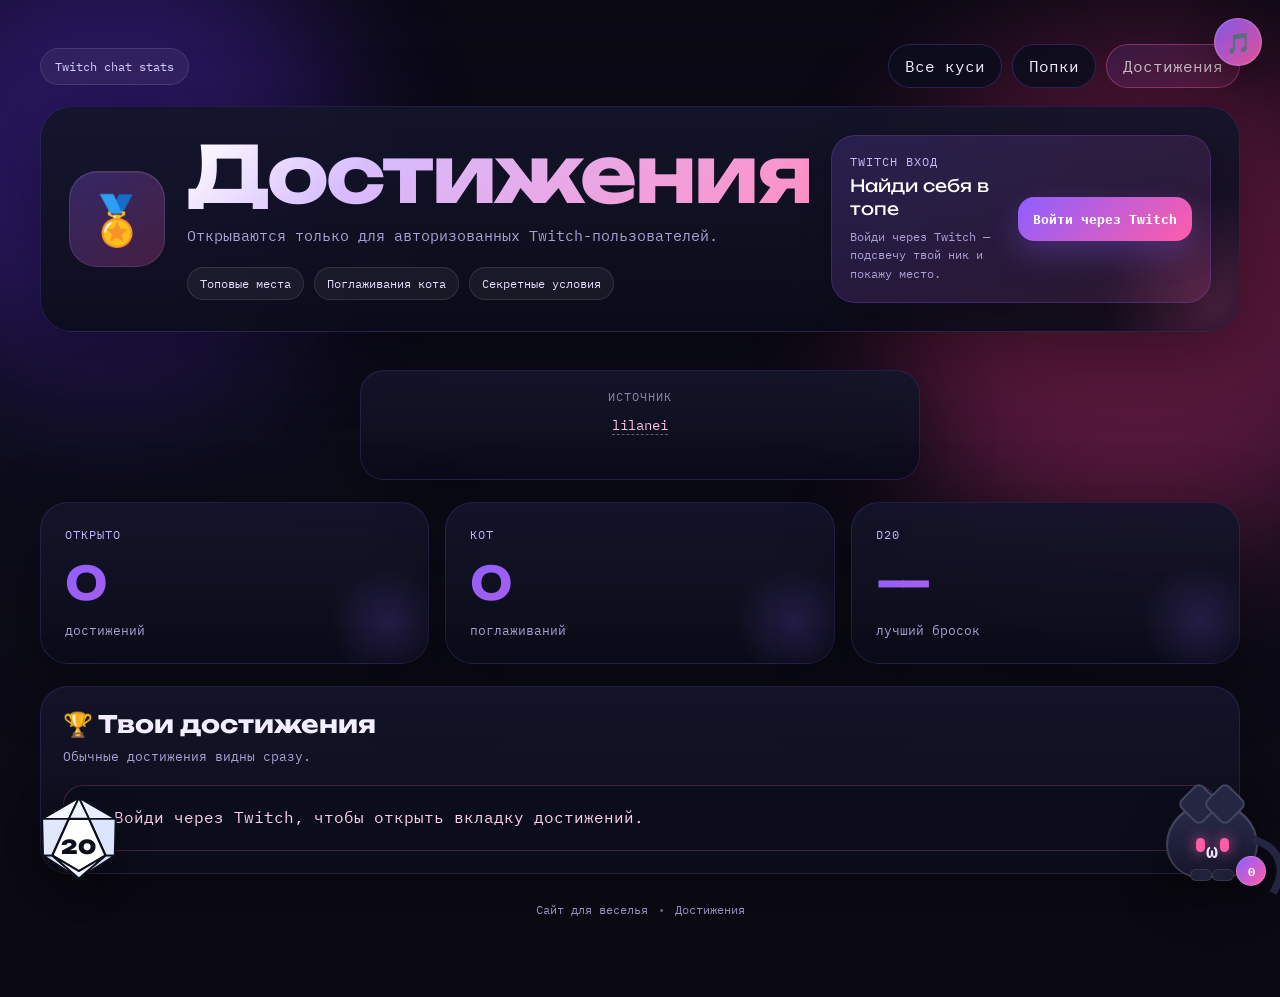
==== achievements.html @ 61ac14bc "Add files via upload" ====
<!doctype html>
<html lang="ru">
<head>
  <meta charset="utf-8" />
  <meta name="viewport" content="width=device-width, initial-scale=1" />
  <title>🏅 Достижения</title>
  <link rel="preconnect" href="https://fonts.googleapis.com">
  <link rel="preconnect" href="https://fonts.gstatic.com" crossorigin>
  <link href="https://fonts.googleapis.com/css2?family=Unbounded:wght@400;700;900&family=IBM+Plex+Mono:wght@400;500;700&display=swap" rel="stylesheet">
  <link rel="stylesheet" href="style.css" />
</head>
<body data-page="achievements" data-file="data/kus_site_data.json" data-active="achievements">
  <div class="bg-orb orb-1"></div>
  <div class="bg-orb orb-2"></div>
  <div class="bg-grid"></div>

  <button id="musicToggle" class="music-toggle" type="button" title="Музыка" aria-label="Включить или выключить музыку">🎵</button>
  <audio id="bgMusic" src="assets/music.mp3" loop preload="auto"></audio>

  <main class="wrap">
    <header class="hero">
      <div class="hero-topline">
        <span class="eyebrow">Twitch chat stats</span>
        <nav class="nav" aria-label="Навигация по сайту">
          <a href="index.html">Все куси</a>
          <a href="popki.html">Попки</a>
          <a class="active achievements-nav-link" href="achievements.html" title="Нужно войти через Twitch">Достижения</a>
        </nav>
      </div>

      <div class="hero-card">
        <div class="hero-icon">🏅</div>
        <div class="hero-copy">
          <h1>Достижения</h1>
          <p class="sub">Открываются только для авторизованных Twitch-пользователей.</p>
          <div class="hero-tags">
            <span class="tag">Топовые места</span>
            <span class="tag">Поглаживания кота</span>
            <span class="tag">Секретные условия</span>
          </div>
        </div>

        <section class="auth-panel hero-auth" id="authPanel">
          <div class="auth-left">
            <div class="auth-kicker">Twitch вход</div>
            <div class="auth-title" id="authTitle">Нужна авторизация</div>
            <div class="auth-sub" id="authStatus">Войди через Twitch, чтобы увидеть свои достижения.</div>
          </div>
          <div class="auth-actions">
            <button id="loginTwitch" type="button">Войти через Twitch</button>
            <button id="logoutTwitch" class="ghost-btn" type="button" hidden>Выйти</button>
          </div>
        </section>
      </div>
    </header>

    <section class="meta-grid">
      <article class="meta-card">
        <span class="meta-label">Источник</span>
        <div class="meta-value" id="sourceName">Загрузка...</div>
      </article>
    </section>

    <section class="stats">
      <div class="stat">
        <span class="stat-kicker">Открыто</span>
        <b id="achUnlockedCount">0</b>
        <span>достижений</span>
      </div>
      <div class="stat">
        <span class="stat-kicker">Кот</span>
        <b id="achCatPets">0</b>
        <span>поглаживаний</span>
      </div>
      <div class="stat">
        <span class="stat-kicker">d20</span>
        <b id="achBestD20">—</b>
        <span>лучший бросок</span>
      </div>
    </section>

    <section class="panel achievements-panel">
      <div class="panel-head compact">
        <div>
          <h2>🏆 Твои достижения</h2>
          <p class="panel-sub">Обычные достижения видны сразу.</p>
        </div>
      </div>
      <div id="achLocked" class="locked-box">
        🔒 Войди через Twitch, чтобы открыть вкладку достижений.
      </div>
      <div id="achievementsGrid" class="achievements-grid"></div>
      <div id="achievementsMessage"></div>
    </section>

    <footer class="footer">
      <span>Сайт для веселья</span>
      <span class="footer-dot">•</span>
      <span>Достижения</span>
    </footer>
  </main>

  <div id="d20Widget" class="d20-widget" title="Бросить d20" aria-label="Бросить d20">
    <div id="d20Bubble" class="d20-bubble">Скоро будет</div>
    <button id="d20Dice" class="d20-dice d20-clean" type="button" aria-label="Бросить d20">
      <svg class="d20-svg" viewBox="0 0 200 200" aria-hidden="true">
        <polygon points="100,12 180,58 178,138 100,188 22,138 20,58" fill="#f7f9ff" stroke="#0d0f1d" stroke-width="5" stroke-linejoin="round"/>
        <polygon points="100,12 180,58 122,58" fill="#e8eeff" stroke="#0d0f1d" stroke-width="4" stroke-linejoin="round"/>
        <polygon points="100,12 78,58 20,58" fill="#f3f6ff" stroke="#0d0f1d" stroke-width="4" stroke-linejoin="round"/>
        <polygon points="78,58 100,12 122,58" fill="#eef3ff" stroke="#0d0f1d" stroke-width="4" stroke-linejoin="round"/>
        <polygon points="20,58 78,58 42,138 22,138" fill="#e1e8fb" stroke="#0d0f1d" stroke-width="4" stroke-linejoin="round"/>
        <polygon points="122,58 180,58 178,138 158,138" fill="#dce5fb" stroke="#0d0f1d" stroke-width="4" stroke-linejoin="round"/>
        <polygon class="d20-center-face" points="78,58 122,58 158,138 100,172 42,138" fill="#ffffff" stroke="#0d0f1d" stroke-width="5" stroke-linejoin="round"/>
        <polygon points="22,138 42,138 100,188" fill="#d6e0f5" stroke="#0d0f1d" stroke-width="4" stroke-linejoin="round"/>
        <polygon points="158,138 178,138 100,188" fill="#d6e0f5" stroke="#0d0f1d" stroke-width="4" stroke-linejoin="round"/>
        <polygon points="42,138 100,172 158,138 100,188" fill="#edf2ff" stroke="#0d0f1d" stroke-width="4" stroke-linejoin="round"/>
        <text id="d20Main" class="d20-svg-number" x="100" y="122" text-anchor="middle">20</text>
      </svg>
    </button>
  </div>

  <div id="petCat" class="pet-cat" title="Погладить кота" aria-label="Погладить кота" role="button" tabindex="0">
    <div class="cat-bubble" id="catBubble">мяу</div>
    <div class="cat-body">
      <div class="cat-ear cat-ear-left"></div>
      <div class="cat-ear cat-ear-right"></div>
      <div class="cat-face">
        <span class="cat-eye"></span>
        <span class="cat-eye"></span>
        <span class="cat-mouth">ω</span>
      </div>
      <div class="cat-paw cat-paw-left"></div>
      <div class="cat-paw cat-paw-right"></div>
      <div class="cat-tail"></div>
    </div>
    <div class="cat-count" id="catCount">0</div>
  </div>
  <audio id="catPurrSound" src="assets/purr.mp3" preload="auto"></audio>

  <script src="script.js"></script>
</body>
</html>
---- style.css ----
*{box-sizing:border-box}
:root{
  --bg:#090813;
  --panel:#111225cc;
  --panel-2:#17192fcc;
  --card:#131529dd;
  --line:#2c2f58;
  --line-soft:#3f4378;
  --text:#f3eeff;
  --muted:#aba0d6;
  --muted-2:#8b83b5;
  --pink:#ff5ca8;
  --violet:#8d5fff;
  --cyan:#7ce7ff;
  --shadow:0 18px 70px rgba(0,0,0,.35);
  --shadow-soft:0 8px 30px rgba(0,0,0,.25);
}
html{scroll-behavior:smooth}
body{
  margin:0;
  min-height:100vh;
  position:relative;
  overflow-x:hidden;
  background:linear-gradient(180deg,#0a0914 0%, #0d0d1a 45%, #0b0a14 100%);
  color:var(--text);
  font-family:'IBM Plex Mono',monospace;
}
.bg-orb{position:fixed;filter:blur(70px);border-radius:50%;pointer-events:none;opacity:.3;z-index:0}
.orb-1{width:460px;height:460px;left:-120px;top:-80px;background:#6d33ff}
.orb-2{width:520px;height:520px;right:-120px;top:40px;background:#ff3388}
.bg-grid{position:fixed;inset:0;background:
  linear-gradient(rgba(255,255,255,.03) 1px, transparent 1px),
  linear-gradient(90deg, rgba(255,255,255,.03) 1px, transparent 1px);
  background-size:32px 32px; mask-image:linear-gradient(180deg,rgba(0,0,0,.35),rgba(0,0,0,0));
  pointer-events:none; opacity:.25; z-index:0}
.wrap{position:relative;z-index:1;max-width:1240px;margin:0 auto;padding:32px 20px 80px}
.hero{padding:12px 0 22px}
.hero-topline{display:flex;justify-content:space-between;gap:18px;align-items:center;flex-wrap:wrap;margin-bottom:18px}
.eyebrow{display:inline-flex;align-items:center;gap:8px;padding:10px 14px;border:1px solid #ffffff1b;border-radius:999px;background:rgba(255,255,255,.06);color:#d6cfff;font-size:12px;backdrop-filter:blur(14px)}
.hero-card,
.meta-card,
.stat,
.panel,
.card,
.leader{
  border:1px solid rgba(141,95,255,.18);
  background:linear-gradient(180deg, rgba(20,21,42,.92), rgba(11,12,25,.88));
  backdrop-filter:blur(14px);
  box-shadow:var(--shadow);
}
.hero-card{display:grid;grid-template-columns:auto minmax(0,1fr) minmax(300px,380px);gap:22px;align-items:center;padding:28px;border-radius:32px;overflow:hidden;position:relative}
.hero-card::after{content:"";position:absolute;inset:auto -80px -80px auto;width:220px;height:220px;background:radial-gradient(circle,rgba(255,92,168,.22),transparent 68%);pointer-events:none}
.hero-icon{width:96px;height:96px;display:grid;place-items:center;font-size:48px;border-radius:28px;background:linear-gradient(135deg,rgba(141,95,255,.28),rgba(255,92,168,.22));border:1px solid rgba(255,255,255,.1);box-shadow:inset 0 1px 0 rgba(255,255,255,.08)}
h1,h2,h3{font-family:'Unbounded',sans-serif;margin:0}
h1{font-size:clamp(40px,7vw,78px);line-height:.92;letter-spacing:-.03em;background:linear-gradient(135deg,#ffffff 0%,#d7bcff 30%,#ff8fc6 100%);-webkit-background-clip:text;-webkit-text-fill-color:transparent}
.sub{margin:14px 0 0;color:var(--muted);font-size:15px;line-height:1.7;max-width:820px}
.hero-tags{display:flex;flex-wrap:wrap;gap:10px;margin-top:18px}
.tag{padding:8px 12px;border-radius:999px;border:1px solid rgba(255,255,255,.11);background:rgba(255,255,255,.05);color:#e8deff;font-size:12px}
.nav{display:flex;gap:10px;justify-content:center;flex-wrap:wrap}
.nav a{color:var(--text);text-decoration:none;border:1px solid rgba(141,95,255,.25);background:rgba(12,13,28,.88);border-radius:999px;padding:11px 16px;transition:.18s ease}
.nav a:hover{transform:translateY(-1px);border-color:rgba(255,92,168,.4);box-shadow:var(--shadow-soft)}
.nav a.active{border-color:rgba(255,92,168,.55);background:linear-gradient(135deg,rgba(141,95,255,.18),rgba(255,92,168,.18));color:#fff}
.meta-grid{display:flex;justify-content:center;margin:16px 0 22px}
.meta-card{width:min(560px,100%);padding:18px 20px;border-radius:24px;min-height:110px;text-align:center}
.meta-label{display:block;font-size:12px;letter-spacing:.08em;text-transform:uppercase;color:var(--muted-2);margin-bottom:10px}
.meta-value{font-size:14px;line-height:1.6;word-break:break-word;color:#f7f3ff}
.meta-value a{color:#ffc2de;text-decoration:none;border-bottom:1px dashed rgba(255,194,222,.4)}
.meta-value a:hover{color:white;border-bottom-color:white}
.meta-value code{background:#0d0f20;padding:4px 8px;border-radius:8px;border:1px solid rgba(255,255,255,.08)}

.auth-panel{display:flex;justify-content:space-between;align-items:center;gap:18px;margin:0;padding:18px;border-radius:24px;border:1px solid rgba(145,85,255,.24);background:linear-gradient(135deg,rgba(141,95,255,.18),rgba(255,92,168,.12));box-shadow:var(--shadow-soft);backdrop-filter:blur(14px)}
.hero-auth{justify-self:end;width:100%;position:relative;z-index:2}.hero-auth .auth-actions{justify-content:flex-end}.hero-auth button{white-space:nowrap}
.auth-kicker{font-size:12px;color:#c8baff;text-transform:uppercase;letter-spacing:.08em;margin-bottom:6px}.auth-title{font-family:'Unbounded',sans-serif;font-size:17px;line-height:1.35;color:#fff}.auth-sub{margin-top:7px;color:var(--muted);font-size:12px;line-height:1.55}.auth-actions{display:flex;gap:10px;flex-wrap:wrap;justify-content:flex-end}.ghost-btn{background:#0b0c19;border:1px solid rgba(255,255,255,.12);box-shadow:none;color:#e8deff}.ghost-btn:hover{border-color:rgba(255,92,168,.45)}
.leader.is-me{border-color:rgba(255,92,168,.75);background:linear-gradient(135deg,rgba(255,92,168,.22),rgba(141,95,255,.18));box-shadow:0 0 0 1px rgba(255,92,168,.25),0 18px 50px rgba(255,92,168,.18)}.leader.is-me .rank{background:linear-gradient(135deg,var(--pink),var(--violet));color:#fff}.leader.is-me .name::after{content:"  ← это ты";color:#ffd4e8;font-size:12px;font-weight:700}.user-chip.is-me{border-color:rgba(255,92,168,.65);background:rgba(255,92,168,.18);color:#ffd4e8}.item .is-me-text{color:#ffd4e8;text-shadow:0 0 18px rgba(255,92,168,.45)}

.stats{display:grid;grid-template-columns:repeat(3,1fr);gap:16px;margin:0 0 22px}.stat{padding:24px;border-radius:28px;text-align:left;position:relative;overflow:hidden}.stat::before{content:"";position:absolute;right:-20px;bottom:-20px;width:120px;height:120px;border-radius:50%;background:radial-gradient(circle, rgba(141,95,255,.18), transparent 68%)}.stat-kicker{display:block;color:#c2b5ff;font-size:12px;letter-spacing:.08em;text-transform:uppercase}.stat b{display:block;font-family:'Unbounded',sans-serif;font-size:46px;margin:12px 0 8px;background:linear-gradient(135deg,var(--violet),var(--pink));-webkit-background-clip:text;-webkit-text-fill-color:transparent}.stat span:last-child{font-size:13px;color:var(--muted)}
.panel{padding:22px;border-radius:28px;margin-top:18px}
.panel-head{display:flex;gap:14px;align-items:center;justify-content:space-between;margin-bottom:18px}.panel-head.compact{align-items:flex-start}.panel-head h2{font-size:24px}.panel-sub{margin:8px 0 0;color:var(--muted);font-size:13px;line-height:1.6}.mini-note{font-size:12px;color:var(--muted-2)}
.controls-head{align-items:flex-start}.controls{display:flex;gap:10px;flex-wrap:wrap;justify-content:flex-end}
input,select,button{background:#0b0c19;color:var(--text);border:1px solid rgba(141,95,255,.3);border-radius:16px;padding:13px 15px;font-family:inherit;outline:none;transition:.18s ease}input::placeholder{color:#8c84b5}input:focus,select:focus{border-color:rgba(255,92,168,.55);box-shadow:0 0 0 4px rgba(255,92,168,.12)}input{min-width:320px}button{cursor:pointer;background:linear-gradient(135deg,var(--violet),var(--pink));border:0;font-weight:700;color:#fff;box-shadow:0 12px 30px rgba(141,95,255,.28)}button:hover{transform:translateY(-1px);filter:brightness(1.04)}
.content-grid{display:grid;grid-template-columns:330px minmax(0,1fr);gap:18px;align-items:start}
.panel-side{position:static}
.top-list{display:grid;gap:10px}.leader{display:flex;align-items:center;justify-content:space-between;padding:14px 16px;border-radius:18px}.leader-left{display:flex;align-items:center;gap:10px}.rank{display:inline-grid;place-items:center;min-width:42px;height:42px;border-radius:12px;background:linear-gradient(135deg,rgba(141,95,255,.24),rgba(255,92,168,.18));color:#ffd1e6;font-weight:700}.name{font-weight:700;word-break:break-word}.count{color:#d1c6ff;white-space:nowrap}
.grid{display:grid;grid-template-columns:repeat(auto-fit,minmax(300px,1fr));gap:16px}
.card{padding:18px;border-radius:24px;cursor:pointer;transition:.18s ease}.card:hover{transform:translateY(-2px)}.card-head{display:flex;gap:12px;justify-content:space-between;align-items:flex-start}.card h3{color:#ffd1e6;font-size:18px;line-height:1.35;word-break:break-word}.card-sub{margin-top:8px;font-size:12px;color:var(--muted-2)}.card-count{background:linear-gradient(135deg,rgba(141,95,255,.18),rgba(255,92,168,.18));border:1px solid rgba(255,92,168,.25);color:#ffd3e8;border-radius:999px;padding:6px 11px;white-space:nowrap;font-weight:700}
.users-block{margin-top:14px;padding:14px;border-radius:18px;background:rgba(255,255,255,.03);border:1px solid rgba(255,255,255,.05)}.users-title{font-size:12px;color:var(--muted-2);text-transform:uppercase;letter-spacing:.08em;margin-bottom:10px}.user-chips{display:flex;flex-wrap:wrap;gap:8px}.user-chip{display:inline-flex;gap:4px;align-items:center;padding:7px 10px;border-radius:999px;background:#0d0f20;border:1px solid rgba(255,255,255,.06);color:#e8deff;font-size:12px}
.hint,.more{color:var(--muted);font-size:12px;margin-top:12px}.details{margin-top:14px;border-top:1px solid rgba(255,255,255,.07);padding-top:12px;display:none}.card.open .details{display:block}.item{margin-top:10px;padding:12px 13px;border-radius:16px;background:#0b0d1c;color:#c9c0ea;font-size:12px;border:1px solid rgba(255,255,255,.05)}.item-line{line-height:1.5}.time{color:#8b83b5}.chooser{color:#c8a6ff;font-weight:700}.command{margin-top:5px;color:#fff;word-break:break-word}.bot{margin-top:8px;color:#b59de0;line-height:1.55}
.empty,.error{margin-top:10px;padding:15px 16px;border-radius:18px;background:#0b0d1c;color:#d7caff;border:1px solid rgba(141,95,255,.22);line-height:1.7}.error b,.empty b{color:#fff}.error code,.footer code{background:#0d0f20;padding:4px 7px;border-radius:8px;border:1px solid rgba(255,255,255,.08)}
.footer{display:flex;justify-content:center;align-items:center;gap:10px;flex-wrap:wrap;margin-top:28px;color:var(--muted);font-size:12px;text-align:center}.footer-dot{opacity:.55}
@media(max-width:1100px){.content-grid{grid-template-columns:1fr}.panel-side{position:static}}
@media(max-width:860px){.stats{grid-template-columns:1fr}.hero-card{grid-template-columns:1fr}.hero-icon{width:82px;height:82px;font-size:42px}h1{font-size:clamp(38px,13vw,58px)}}
@media(max-width:720px){.auth-panel{align-items:stretch;flex-direction:column}.auth-actions{justify-content:stretch}.auth-actions button{width:100%}.wrap{padding:20px 14px 52px}.hero-topline,.panel-head,.controls{align-items:stretch;flex-direction:column}.controls{justify-content:stretch}input,select,button{min-width:0;width:100%}.panel,.hero-card,.meta-card,.stat{border-radius:22px}.grid{grid-template-columns:1fr}}

.music-toggle{
  position:fixed;
  top:18px;
  right:18px;
  z-index:120;
  width:48px;
  height:48px;
  min-width:48px;
  padding:0;
  display:grid;
  place-items:center;
  border-radius:999px;
  border:1px solid rgba(255,255,255,.16);
  background:linear-gradient(135deg,rgba(141,95,255,.9),rgba(255,92,168,.86));
  color:#fff;
  font-size:20px;
  box-shadow:0 14px 34px rgba(0,0,0,.34), 0 0 0 1px rgba(255,255,255,.05) inset;
  backdrop-filter:blur(14px);
}
.music-toggle:hover{
  transform:translateY(-1px) scale(1.04);
  filter:brightness(1.06);
}
.music-toggle.is-off{
  background:rgba(13,15,32,.86);
  color:#cfc6ef;
}

.pet-cat{
  position:fixed;
  right:22px;
  bottom:22px;
  z-index:80;
  cursor:pointer;
  user-select:none;
  outline:none;
  transform-origin:bottom center;
}
.pet-cat:focus-visible .cat-body{
  box-shadow:0 0 0 4px rgba(255,92,168,.24), 0 18px 48px rgba(0,0,0,.45);
}
.cat-body{
  position:relative;
  width:92px;
  height:74px;
  border-radius:42px 42px 34px 34px;
  background:linear-gradient(180deg,#2a2b4a,#15162b);
  border:2px solid rgba(255,255,255,.14);
  box-shadow:0 18px 48px rgba(0,0,0,.45), inset 0 1px 0 rgba(255,255,255,.08);
  transition:transform .18s ease, filter .18s ease;
}
.pet-cat:hover .cat-body,
.pet-cat.happy .cat-body{
  transform:translateY(-4px) scale(1.04);
  filter:brightness(1.08);
}
.cat-ear{
  position:absolute;
  top:-18px;
  width:32px;
  height:32px;
  background:#252642;
  border:2px solid rgba(255,255,255,.14);
  transform:rotate(45deg);
  border-radius:7px;
}
.cat-ear-left{left:15px}
.cat-ear-right{right:15px}
.cat-face{
  position:absolute;
  inset:17px 13px 9px;
  display:flex;
  align-items:center;
  justify-content:center;
  gap:15px;
  color:#ffd1e6;
  font-weight:900;
}
.cat-eye{
  width:9px;
  height:14px;
  border-radius:999px;
  background:#ff5ca8;
  box-shadow:0 0 14px rgba(255,92,168,.85);
  animation:catBlink 5.5s infinite;
}
.cat-mouth{
  position:absolute;
  bottom:6px;
  font-size:20px;
  color:#efe7ff;
  line-height:1;
}
.cat-paw{
  position:absolute;
  bottom:-5px;
  width:22px;
  height:12px;
  border-radius:999px;
  background:#20213a;
  border:1px solid rgba(255,255,255,.1);
}
.cat-paw-left{left:22px}
.cat-paw-right{right:22px}
.cat-tail{
  position:absolute;
  right:-25px;
  top:25px;
  width:45px;
  height:45px;
  border:8px solid #252642;
  border-left:0;
  border-bottom:0;
  border-radius:0 34px 0 0;
  transform:rotate(25deg);
  transform-origin:left bottom;
  animation:tailMove 1.35s ease-in-out infinite;
}
.cat-bubble{
  position:absolute;
  right:6px;
  bottom:90px;
  padding:9px 12px;
  border-radius:15px 15px 4px 15px;
  background:rgba(255,92,168,.18);
  border:1px solid rgba(255,92,168,.36);
  color:#ffd1e6;
  font-size:12px;
  opacity:0;
  transform:translateY(8px);
  transition:.2s ease;
  white-space:nowrap;
  box-shadow:0 12px 34px rgba(0,0,0,.28);
  backdrop-filter:blur(12px);
}
.pet-cat:hover .cat-bubble,
.pet-cat.happy .cat-bubble{
  opacity:1;
  transform:translateY(0);
}
.cat-count{
  position:absolute;
  right:-8px;
  bottom:-8px;
  min-width:30px;
  height:30px;
  display:grid;
  place-items:center;
  border-radius:999px;
  background:linear-gradient(135deg,var(--violet),var(--pink));
  color:white;
  font-size:12px;
  font-weight:900;
  border:1px solid rgba(255,255,255,.18);
  box-shadow:0 10px 24px rgba(0,0,0,.32);
}
.cat-heart{
  position:absolute;
  left:34px;
  bottom:72px;
  color:#ff5ca8;
  font-size:22px;
  text-shadow:0 0 16px rgba(255,92,168,.8);
  animation:heartFly .85s ease forwards;
  pointer-events:none;
}
.pet-cat.pet-shake{animation:catPet .34s ease}
@keyframes tailMove{0%,100%{transform:rotate(20deg)}50%{transform:rotate(40deg)}}
@keyframes heartFly{from{opacity:1;transform:translateY(0) scale(.75) rotate(-8deg)}to{opacity:0;transform:translateY(-52px) scale(1.45) rotate(12deg)}}
@keyframes catPet{0%,100%{transform:rotate(0deg)}25%{transform:rotate(-3deg)}75%{transform:rotate(3deg)}}
@keyframes catBlink{0%,92%,100%{transform:scaleY(1)}95%{transform:scaleY(.12)}}
@media(max-width:720px){
  .pet-cat{right:14px;bottom:14px;transform:scale(.86);transform-origin:right bottom}
  .cat-bubble{right:0;bottom:88px}
}

.d20-widget{
  position:fixed;
  left:16px;
  bottom:16px;
  z-index:120;
  user-select:none;
  transform:scale(.72);
  transform-origin:left bottom;
}
.d20-bubble{
  position:absolute;
  left:4px;
  bottom:154px;
  padding:8px 12px;
  border-radius:15px 15px 15px 4px;
  background:rgba(255,255,255,.13);
  border:1px solid rgba(255,255,255,.32);
  color:#ffffff;
  font-size:12px;
  white-space:nowrap;
  opacity:0;
  transform:translateY(8px);
  transition:.2s ease;
  pointer-events:none;
  box-shadow:0 12px 34px rgba(0,0,0,.28);
  backdrop-filter:blur(12px);
}
.d20-widget.show-bubble .d20-bubble{
  opacity:1;
  transform:translateY(0);
}
.d20-dice{
  position:relative;
  width:128px;
  height:144px;
  min-width:128px;
  padding:0;
  border:0;
  border-radius:0;
  background:transparent;
  box-shadow:none;
  display:block;
  cursor:pointer;
  transform-style:preserve-3d;
  perspective:900px;
  transition:transform .2s ease, filter .2s ease;
  filter:drop-shadow(0 10px 18px rgba(0,0,0,.42)) drop-shadow(0 0 12px rgba(255,255,255,.13));
}
.d20-dice:hover,
.d20-dice:focus-visible{
  transform:translateY(-2px) scale(1.03);
  filter:drop-shadow(0 12px 22px rgba(0,0,0,.48)) drop-shadow(0 0 16px rgba(255,255,255,.22)) brightness(1.06);
  outline:none;
}
.d20-dice:focus-visible{
  box-shadow:0 0 0 4px rgba(124,231,255,.22);
}
.d20-dice.rolling{
  animation:d20roll .95s cubic-bezier(.2,.75,.25,1);
}
.d20-svg{
  width:100%;
  height:100%;
  display:block;
  overflow:hidden;
}
.d20-num{
  position:absolute;
  font-family:'IBM Plex Mono', monospace;
  font-weight:900;
  color:#101020;
  line-height:1;
  pointer-events:none;
  text-shadow:0 1px 0 rgba(255,255,255,.55);
}
.d20-main{
  left:50%;
  top:51%;
  transform:translate(-50%,-50%);
  font-size:30px;
}
.d20-top-left{
  left:42px;
  top:20px;
  font-size:12px;
  transform:rotate(-22deg);
}
.d20-top-right{
  right:40px;
  top:20px;
  font-size:12px;
  transform:rotate(22deg);
}
.d20-left{
  left:27px;
  top:59px;
  font-size:17px;
  transform:rotate(-28deg);
}
.d20-right{
  right:26px;
  top:59px;
  font-size:17px;
  transform:rotate(28deg);
}
.d20-bottom-center{
  left:50%;
  bottom:22px;
  transform:translateX(-50%);
  font-size:22px;
}
.d20-left-edge,
.d20-right-edge,
.d20-bottom-left,
.d20-bottom-right{
  display:none;
}
.d20-spark{
  position:absolute;
  left:48px;
  bottom:112px;
  color:#7ce7ff;
  font-size:22px;
  text-shadow:0 0 16px rgba(124,231,255,.85);
  animation:d20Spark .75s ease forwards;
  pointer-events:none;
}
@keyframes d20roll{
  0%{transform:rotateX(0deg) rotateY(0deg) rotateZ(0deg) scale(1)}
  18%{transform:rotateX(12deg) rotateY(-10deg) rotateZ(130deg) scale(1.04)}
  42%{transform:rotateX(-12deg) rotateY(10deg) rotateZ(300deg) scale(1.06)}
  68%{transform:rotateX(10deg) rotateY(-10deg) rotateZ(500deg) scale(1.03)}
  100%{transform:rotateX(var(--rx,8deg)) rotateY(var(--ry,-8deg)) rotateZ(var(--rz,720deg)) scale(1)}
}
@keyframes d20Spark{
  from{opacity:1;transform:translateY(0) scale(.8) rotate(-8deg)}
  to{opacity:0;transform:translateY(-38px) scale(1.35) rotate(15deg)}
}
@media(max-width:720px){
  .d20-widget{left:10px;bottom:10px;transform:scale(.58);transform-origin:left bottom}
  .d20-bubble{left:0;bottom:154px}
}
.pet-cat{
  position:fixed;
  right:22px;
  bottom:22px;
  z-index:80;
  cursor:pointer;
  user-select:none;
  outline:none;
  transform-origin:bottom center;
}
.pet-cat:focus-visible .cat-body{
  box-shadow:0 0 0 4px rgba(255,92,168,.24), 0 18px 48px rgba(0,0,0,.45);
}
.cat-body{
  position:relative;
  width:92px;
  height:74px;
  border-radius:42px 42px 34px 34px;
  background:linear-gradient(180deg,#2a2b4a,#15162b);
  border:2px solid rgba(255,255,255,.14);
  box-shadow:0 18px 48px rgba(0,0,0,.45), inset 0 1px 0 rgba(255,255,255,.08);
  transition:transform .18s ease, filter .18s ease;
}
.pet-cat:hover .cat-body,
.pet-cat.happy .cat-body{
  transform:translateY(-4px) scale(1.04);
  filter:brightness(1.08);
}
.cat-ear{
  position:absolute;
  top:-18px;
  width:32px;
  height:32px;
  background:#252642;
  border:2px solid rgba(255,255,255,.14);
  transform:rotate(45deg);
  border-radius:7px;
}
.cat-ear-left{left:15px}
.cat-ear-right{right:15px}
.cat-face{
  position:absolute;
  inset:17px 13px 9px;
  display:flex;
  align-items:center;
  justify-content:center;
  gap:15px;
  color:#ffd1e6;
  font-weight:900;
}
.cat-eye{
  width:9px;
  height:14px;
  border-radius:999px;
  background:#ff5ca8;
  box-shadow:0 0 14px rgba(255,92,168,.85);
  animation:catBlink 5.5s infinite;
}
.cat-mouth{
  position:absolute;
  bottom:6px;
  font-size:20px;
  color:#efe7ff;
  line-height:1;
}
.cat-paw{
  position:absolute;
  bottom:-5px;
  width:22px;
  height:12px;
  border-radius:999px;
  background:#20213a;
  border:1px solid rgba(255,255,255,.1);
}
.cat-paw-left{left:22px}
.cat-paw-right{right:22px}
.cat-tail{
  position:absolute;
  right:-25px;
  top:25px;
  width:45px;
  height:45px;
  border:8px solid #252642;
  border-left:0;
  border-bottom:0;
  border-radius:0 34px 0 0;
  transform:rotate(25deg);
  transform-origin:left bottom;
  animation:tailMove 1.35s ease-in-out infinite;
}
.cat-bubble{
  position:absolute;
  right:6px;
  bottom:90px;
  padding:9px 12px;
  border-radius:15px 15px 4px 15px;
  background:rgba(255,92,168,.18);
  border:1px solid rgba(255,92,168,.36);
  color:#ffd1e6;
  font-size:12px;
  opacity:0;
  transform:translateY(8px);
  transition:.2s ease;
  white-space:nowrap;
  box-shadow:0 12px 34px rgba(0,0,0,.28);
  backdrop-filter:blur(12px);
}
.pet-cat:hover .cat-bubble,
.pet-cat.happy .cat-bubble{
  opacity:1;
  transform:translateY(0);
}
.cat-count{
  position:absolute;
  right:-8px;
  bottom:-8px;
  min-width:30px;
  height:30px;
  display:grid;
  place-items:center;
  border-radius:999px;
  background:linear-gradient(135deg,var(--violet),var(--pink));
  color:white;
  font-size:12px;
  font-weight:900;
  border:1px solid rgba(255,255,255,.18);
  box-shadow:0 10px 24px rgba(0,0,0,.32);
}
.cat-heart{
  position:absolute;
  left:34px;
  bottom:72px;
  color:#ff5ca8;
  font-size:22px;
  text-shadow:0 0 16px rgba(255,92,168,.8);
  animation:heartFly .85s ease forwards;
  pointer-events:none;
}
.pet-cat.pet-shake{animation:catPet .34s ease}
@keyframes tailMove{0%,100%{transform:rotate(20deg)}50%{transform:rotate(40deg)}}
@keyframes heartFly{from{opacity:1;transform:translateY(0) scale(.75) rotate(-8deg)}to{opacity:0;transform:translateY(-52px) scale(1.45) rotate(12deg)}}
@keyframes catPet{0%,100%{transform:rotate(0deg)}25%{transform:rotate(-3deg)}75%{transform:rotate(3deg)}}
@keyframes catBlink{0%,92%,100%{transform:scaleY(1)}95%{transform:scaleY(.12)}}
@media(max-width:720px){
  .pet-cat{right:14px;bottom:14px;transform:scale(.86);transform-origin:right bottom}
  .cat-bubble{right:0;bottom:88px}
}

.d20-widget{
  position:fixed;
  left:14px;
  bottom:14px;
  z-index:120;
  user-select:none;
  transform:scale(.74);
  transform-origin:left bottom;
}
.d20-bubble{
  position:absolute;
  left:8px;
  bottom:202px;
  padding:9px 13px;
  border-radius:15px 15px 15px 4px;
  background:rgba(255,255,255,.13);
  border:1px solid rgba(255,255,255,.32);
  color:#ffffff;
  font-size:12px;
  white-space:nowrap;
  opacity:0;
  transform:translateY(8px);
  transition:.2s ease;
  pointer-events:none;
  box-shadow:0 12px 34px rgba(0,0,0,.28);
  backdrop-filter:blur(12px);
}
.d20-widget.show-bubble .d20-bubble{
  opacity:1;
  transform:translateY(0);
}
.d20-dice{
  position:relative;
  width:170px;
  height:190px;
  min-width:170px;
  padding:0;
  border:0;
  border-radius:0;
  background:transparent;
  box-shadow:none;
  display:block;
  cursor:pointer;
  transform-style:preserve-3d;
  perspective:1000px;
  transition:transform .2s ease, filter .2s ease;
  filter:drop-shadow(0 12px 24px rgba(0,0,0,.42)) drop-shadow(0 0 14px rgba(255,255,255,.12));
}
.d20-dice:hover,
.d20-dice:focus-visible{
  transform:translateY(-2px) scale(1.02);
  filter:drop-shadow(0 14px 28px rgba(0,0,0,.48)) drop-shadow(0 0 18px rgba(255,255,255,.20)) brightness(1.05);
  outline:none;
}
.d20-dice:focus-visible{
  box-shadow:0 0 0 4px rgba(124,231,255,.22);
}
.d20-dice.rolling{
  animation:d20roll 1.25s cubic-bezier(.2,.75,.25,1);
}
.d20-svg{
  width:100%;
  height:100%;
  display:block;
  overflow:visible;
}
.d20-num{
  position:absolute;
  font-family:'IBM Plex Mono', monospace;
  font-weight:800;
  color:#101020;
  line-height:1;
  pointer-events:none;
  text-shadow:0 1px 0 rgba(255,255,255,.45);
}
.d20-main{
  left:50%;
  top:50%;
  transform:translate(-50%,-50%);
  font-size:38px;
}
.d20-top-left{
  left:60px;
  top:24px;
  font-size:16px;
  transform:rotate(-22deg);
}
.d20-top-right{
  right:55px;
  top:25px;
  font-size:16px;
  transform:rotate(24deg);
}
.d20-left{
  left:44px;
  top:76px;
  font-size:22px;
  transform:rotate(-32deg);
}
.d20-right{
  right:34px;
  top:74px;
  font-size:22px;
  transform:rotate(34deg);
}
.d20-left-edge{
  left:16px;
  top:108px;
  font-size:16px;
  transform:rotate(-86deg);
}
.d20-right-edge{
  right:18px;
  top:108px;
  font-size:16px;
  transform:rotate(88deg);
}
.d20-bottom-left{
  left:42px;
  bottom:34px;
  font-size:18px;
  transform:rotate(-52deg);
}
.d20-bottom-center{
  left:50%;
  bottom:22px;
  transform:translateX(-50%);
  font-size:28px;
}
.d20-bottom-right{
  right:40px;
  bottom:34px;
  font-size:18px;
  transform:rotate(52deg);
}
.d20-spark{
  position:absolute;
  left:68px;
  bottom:150px;
  color:#7ce7ff;
  font-size:24px;
  text-shadow:0 0 16px rgba(124,231,255,.85);
  animation:d20Spark .85s ease forwards;
  pointer-events:none;
}
@keyframes d20roll{
  0%{transform:rotateX(0deg) rotateY(0deg) rotateZ(0deg) scale(1)}
  18%{transform:rotateX(22deg) rotateY(-18deg) rotateZ(150deg) scale(1.04)}
  42%{transform:rotateX(-24deg) rotateY(20deg) rotateZ(340deg) scale(1.07)}
  68%{transform:rotateX(18deg) rotateY(-22deg) rotateZ(560deg) scale(1.03)}
  100%{transform:rotateX(var(--rx,16deg)) rotateY(var(--ry,-14deg)) rotateZ(var(--rz,720deg)) scale(1)}
}
@keyframes d20Spark{
  from{opacity:1;transform:translateY(0) scale(.8) rotate(-8deg)}
  to{opacity:0;transform:translateY(-48px) scale(1.45) rotate(15deg)}
}
@media(max-width:720px){
  .d20-widget{left:10px;bottom:10px;transform:scale(.62);transform-origin:left bottom}
  .d20-bubble{left:0;bottom:210px}
}

.d20-widget{
  left:16px;
  bottom:16px;
}
.d20-dice.d20-clean{
  width:112px;
  height:124px;
  padding:0;
  overflow:visible;
  border:0;
  background:transparent;
  filter:drop-shadow(0 14px 24px rgba(0,0,0,.45));
  transform-origin:center center;
}
.d20-dice.d20-clean:hover,
.d20-dice.d20-clean:focus-visible{
  transform:translateY(-2px) scale(1.03);
}
.d20-dice.d20-clean.rolling{
  animation:d20rollClean 1.12s cubic-bezier(.18,.72,.2,1);
}
.d20-dice.d20-clean .d20-svg{
  width:100%;
  height:100%;
  display:block;
}
.d20-svg-number{
  font-family:'Unbounded','IBM Plex Mono',monospace;
  font-size:42px;
  font-weight:900;
  fill:#0d0f1d;
  dominant-baseline:middle;
  pointer-events:none;
  paint-order:stroke;
  stroke:#ffffff;
  stroke-width:2px;
  stroke-linejoin:round;
}
.d20-bubble{
  bottom:136px;
}
@keyframes d20rollClean{
  0%   { transform:rotateX(0deg) rotateY(0deg) rotateZ(0deg) scale(1); }
  24%  { transform:rotateX(8deg) rotateY(-7deg) rotateZ(155deg) scale(1.08); }
  52%  { transform:rotateX(-6deg) rotateY(7deg) rotateZ(385deg) scale(1.05); }
  78%  { transform:rotateX(4deg) rotateY(-5deg) rotateZ(610deg) scale(1.03); }
  100% { transform:rotateX(var(--rx, 0deg)) rotateY(var(--ry, 0deg)) rotateZ(var(--rz, 720deg)) scale(1); }
}
@media(max-width:720px){
  .d20-widget{left:10px;bottom:10px;transform:scale(.84);transform-origin:left bottom}
  .d20-bubble{bottom:136px}
}

.nav a.auth-required{
  position:relative;
  opacity:.72;
}
.nav a.auth-required::after{
  content:"Нужно войти через Twitch";
  position:absolute;
  left:50%;
  top:calc(100% + 10px);
  transform:translateX(-50%) translateY(-4px);
  opacity:0;
  pointer-events:none;
  white-space:nowrap;
  padding:8px 10px;
  border-radius:12px;
  background:#0b0d1c;
  border:1px solid rgba(255,92,168,.35);
  color:#ffd1e6;
  font-size:11px;
  box-shadow:var(--shadow-soft);
  transition:.18s ease;
  z-index:200;
}
.nav a.auth-required:hover::after{
  opacity:1;
  transform:translateX(-50%) translateY(0);
}
.site-notice{
  position:fixed;
  left:50%;
  top:18px;
  transform:translateX(-50%) translateY(-16px);
  z-index:500;
  max-width:min(520px,calc(100vw - 28px));
  padding:12px 16px;
  border-radius:16px;
  background:rgba(13,15,32,.94);
  border:1px solid rgba(255,92,168,.38);
  color:#ffd1e6;
  box-shadow:var(--shadow);
  opacity:0;
  pointer-events:none;
  transition:.22s ease;
  text-align:center;
  font-size:13px;
}
.site-notice.show{
  opacity:1;
  transform:translateX(-50%) translateY(0);
}
.locked-box{
  padding:18px 20px;
  border-radius:20px;
  background:#0b0d1c;
  border:1px solid rgba(255,92,168,.25);
  color:#ffd1e6;
  line-height:1.7;
}
.achievements-grid{
  display:grid;
  grid-template-columns:repeat(auto-fit,minmax(260px,1fr));
  gap:14px;
}
.achievement-card{
  display:flex;
  gap:14px;
  align-items:flex-start;
  min-height:150px;
  padding:18px;
  border-radius:22px;
  background:linear-gradient(180deg,rgba(20,21,42,.92),rgba(11,12,25,.88));
  border:1px solid rgba(141,95,255,.18);
  box-shadow:var(--shadow-soft);
  transition:.18s ease;
}
.achievement-card.unlocked{
  border-color:rgba(255,92,168,.45);
  background:linear-gradient(180deg,rgba(38,28,54,.96),rgba(18,14,32,.9));
}
.achievement-card.locked{
  opacity:.58;
  filter:saturate(.65);
}
.achievement-card.secret.unlocked{
  border-color:rgba(124,231,255,.5);
  background:linear-gradient(180deg,rgba(24,38,58,.94),rgba(12,20,34,.9));
}
.achievement-icon{
  width:54px;
  height:54px;
  display:grid;
  place-items:center;
  flex:0 0 auto;
  border-radius:18px;
  background:linear-gradient(135deg,rgba(141,95,255,.24),rgba(255,92,168,.18));
  border:1px solid rgba(255,255,255,.09);
  font-size:26px;
}
.achievement-card h3{
  margin:0;
  font-size:16px;
  color:#ffd1e6;
}
.achievement-card p{
  margin:9px 0 12px;
  color:var(--muted);
  font-size:12px;
  line-height:1.6;
}
.achievement-status{
  display:inline-flex;
  padding:6px 9px;
  border-radius:999px;
  background:#0d0f20;
  border:1px solid rgba(255,255,255,.08);
  color:#e8deff;
  font-size:11px;
}
.achievement-card.unlocked .achievement-status{
  background:rgba(255,92,168,.16);
  border-color:rgba(255,92,168,.35);
  color:#ffd1e6;
}
.achievement-toast-holder{
  position:fixed;
  right:18px;
  bottom:132px;
  z-index:100000;
  display:flex;
  flex-direction:column-reverse;
  align-items:flex-end;
  gap:10px;
  pointer-events:none;
}
.achievement-toast{
  position:relative;
  width:min(360px,calc(100vw - 36px));
  padding:18px 18px 16px;
  border-radius:22px 22px 6px 22px;
  background:
    radial-gradient(circle at 12% 16%, rgba(255,255,255,.16), transparent 32%),
    linear-gradient(135deg, rgba(141,95,255,.98), rgba(255,92,168,.96));
  border:1px solid rgba(255,255,255,.28);
  box-shadow:0 20px 60px rgba(0,0,0,.55), 0 0 34px rgba(255,92,168,.28);
  color:#fff;
  opacity:0;
  transform:translateY(18px) scale(.94);
  pointer-events:auto;
  cursor:pointer;
  text-align:left;
  font-family:inherit;
  overflow:hidden;
  transition:.24s ease;
  animation:achievementPulse 1.8s ease-in-out infinite;
}
.achievement-toast.show{
  opacity:1;
  transform:translateY(0) scale(1);
}
.achievement-toast-glow{
  position:absolute;
  inset:-60px auto auto -60px;
  width:140px;
  height:140px;
  border-radius:50%;
  background:rgba(255,255,255,.2);
  pointer-events:none;
}
.achievement-toast b{
  position:relative;
  display:block;
  color:#fff7fb;
  font-size:14px;
  margin-bottom:7px;
  text-shadow:0 1px 0 rgba(0,0,0,.2);
}
.achievement-toast strong{
  position:relative;
  display:block;
  color:#fff;
  font-family:'Unbounded',sans-serif;
  font-size:18px;
  line-height:1.25;
  margin-bottom:7px;
}
.achievement-toast small{
  position:relative;
  display:block;
  color:#fff3fb;
  font-size:12px;
  line-height:1.45;
  opacity:.92;
}
.achievement-toast em{
  position:relative;
  display:inline-flex;
  margin-top:11px;
  padding:5px 9px;
  border-radius:999px;
  background:rgba(0,0,0,.18);
  color:#fff;
  font-style:normal;
  font-size:11px;
  opacity:.9;
}
@keyframes achievementPulse{
  0%,100%{box-shadow:0 20px 60px rgba(0,0,0,.55), 0 0 34px rgba(255,92,168,.28)}
  50%{box-shadow:0 20px 70px rgba(0,0,0,.62), 0 0 52px rgba(255,92,168,.5)}
}
@media(max-width:720px){
  .achievement-toast-holder{right:10px;bottom:110px;left:10px;align-items:stretch}
  .achievement-toast{width:100%}
  .achievements-grid{grid-template-columns:1fr}
}

.hero-topline{position:relative;z-index:1200;overflow:visible}
.nav{position:relative;z-index:1300;overflow:visible}
.nav a.auth-required::after{display:none!important}
.site-notice{z-index:99999!important}
.achievement-toast-holder{z-index:100000!important}
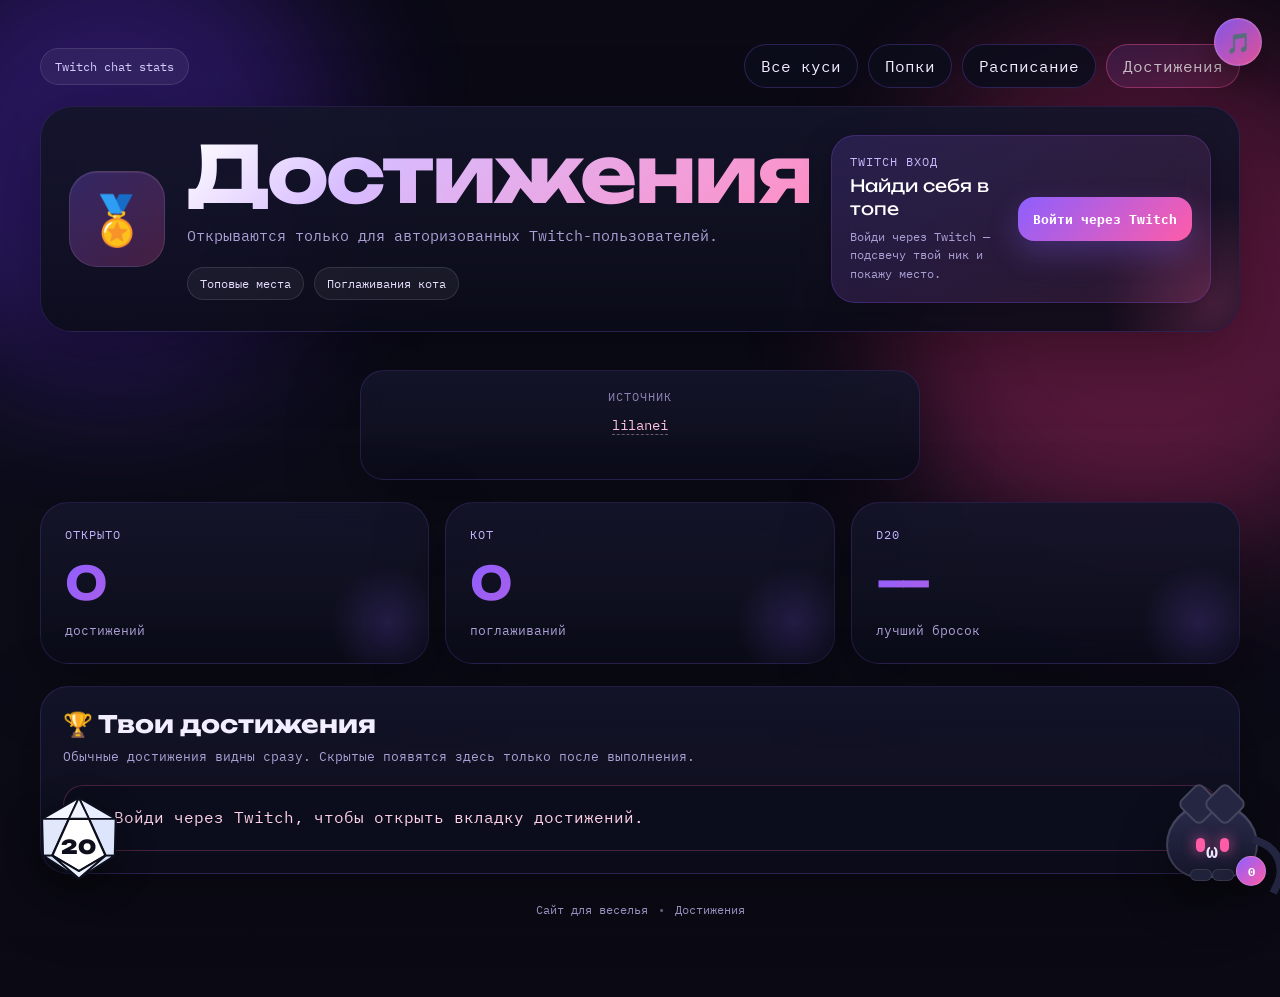
==== commit e90e9a8b: "Update achievements text for clarity" ====
--- a/achievements.html
+++ b/achievements.html
@@ -24,6 +24,7 @@
         <nav class="nav" aria-label="Навигация по сайту">
           <a href="index.html">Все куси</a>
           <a href="popki.html">Попки</a>
+          <a href="schedule.html">Расписание</a>
           <a class="active achievements-nav-link" href="achievements.html" title="Нужно войти через Twitch">Достижения</a>
         </nav>
       </div>
@@ -32,11 +33,10 @@
         <div class="hero-icon">🏅</div>
         <div class="hero-copy">
           <h1>Достижения</h1>
-          <p class="sub">Открываются только для авторизованных Twitch-пользователей.</p>
+          <p class="sub">Открываются только для авторизованных Twitch-пользователей. </p>
           <div class="hero-tags">
             <span class="tag">Топовые места</span>
             <span class="tag">Поглаживания кота</span>
-            <span class="tag">Секретные условия</span>
           </div>
         </div>
 
@@ -83,7 +83,7 @@
       <div class="panel-head compact">
         <div>
           <h2>🏆 Твои достижения</h2>
-          <p class="panel-sub">Обычные достижения видны сразу.</p>
+          <p class="panel-sub">Обычные достижения видны сразу. Скрытые появятся здесь только после выполнения.</p>
         </div>
       </div>
       <div id="achLocked" class="locked-box">
--- a/style.css
+++ b/style.css
@@ -991,3 +991,559 @@
 .nav a.auth-required::after{display:none!important}
 .site-notice{z-index:99999!important}
 .achievement-toast-holder{z-index:100000!important}
+
+
+.schedule-hero-card{
+  background:
+    radial-gradient(circle at 88% 15%, rgba(255,92,168,.22), transparent 35%),
+    linear-gradient(180deg, rgba(20,21,42,.94), rgba(11,12,25,.9));
+}
+
+.schedule-shell{
+  display:grid;
+  grid-template-columns:minmax(320px, 560px) minmax(260px, 1fr);
+  gap:22px;
+  align-items:start;
+  margin-top:22px;
+}
+
+.schedule-phone{
+  position:relative;
+  border:2px solid rgba(255,255,255,.08);
+  border-radius:42px;
+  padding:24px 18px 22px;
+  background:
+    linear-gradient(rgba(255,255,255,.06) 1px, transparent 1px),
+    linear-gradient(90deg, rgba(255,255,255,.06) 1px, transparent 1px),
+    radial-gradient(circle at 20% 8%, rgba(124,231,255,.22), transparent 32%),
+    radial-gradient(circle at 90% 20%, rgba(255,92,168,.18), transparent 38%),
+    linear-gradient(180deg, rgba(232,229,255,.16), rgba(130,108,220,.22));
+  background-size:22px 22px,22px 22px,auto,auto,auto;
+  box-shadow:var(--shadow), inset 0 0 0 1px rgba(255,255,255,.08);
+  overflow:hidden;
+}
+
+.schedule-phone::before{
+  content:"";
+  position:absolute;
+  inset:10px 34% auto;
+  height:22px;
+  border-radius:0 0 18px 18px;
+  background:#090813;
+  box-shadow:0 8px 22px rgba(0,0,0,.22);
+}
+
+.schedule-phone-top{
+  display:flex;
+  justify-content:space-between;
+  align-items:center;
+  color:#3e365f;
+  font-weight:800;
+  padding:12px 10px 14px;
+  position:relative;
+  z-index:1;
+}
+
+.phone-cam{
+  width:11px;
+  height:11px;
+  border-radius:50%;
+  background:#222238;
+  box-shadow:0 0 0 3px rgba(255,255,255,.08);
+}
+
+.phone-status{font-size:13px;color:#655c91}
+
+.week-strip{
+  display:grid;
+  grid-template-columns:repeat(7,1fr);
+  gap:8px;
+  background:rgba(255,255,255,.8);
+  border:2px solid rgba(255,92,168,.26);
+  box-shadow:0 10px 24px rgba(255,92,168,.12);
+  border-radius:20px;
+  padding:12px 10px;
+  margin-bottom:16px;
+}
+
+.week-day{
+  display:grid;
+  place-items:center;
+  gap:6px;
+  color:#34304a;
+}
+
+.week-day span{font-weight:800;font-size:13px}
+.week-day b{
+  display:grid;
+  place-items:center;
+  width:30px;
+  height:30px;
+  border-radius:999px;
+  background:linear-gradient(135deg,#7864d8,#b15ac7);
+  color:#fff;
+  font-family:'Unbounded',sans-serif;
+  font-size:13px;
+}
+
+.schedule-board{
+  display:grid;
+  grid-template-columns:1fr 1fr;
+  gap:12px;
+}
+
+.schedule-card{
+  position:relative;
+  min-height:104px;
+  border-radius:22px;
+  border:2px solid rgba(255,92,168,.25);
+  background:rgba(255,255,255,.82);
+  box-shadow:0 14px 28px rgba(60,35,110,.12);
+  color:#3b3655;
+  padding:15px;
+  overflow:hidden;
+}
+
+.schedule-card:nth-child(1),
+.schedule-card:nth-child(4),
+.schedule-card:nth-child(5),
+.schedule-card:nth-child(7){
+  background:linear-gradient(135deg, rgba(117,93,202,.88), rgba(176,113,220,.82));
+  color:#fff;
+}
+
+.schedule-card:nth-child(2),
+.schedule-card:nth-child(3),
+.schedule-card:nth-child(6){
+  background:rgba(255,255,255,.9);
+}
+
+.schedule-card-day{
+  position:absolute;
+  right:14px;
+  top:12px;
+  color:#a46bb8;
+  font-weight:900;
+  font-size:15px;
+}
+
+.schedule-card:nth-child(1) .schedule-card-day,
+.schedule-card:nth-child(4) .schedule-card-day,
+.schedule-card:nth-child(5) .schedule-card-day,
+.schedule-card:nth-child(7) .schedule-card-day{
+  color:#efe7ff;
+}
+
+.schedule-card-main{
+  display:flex;
+  align-items:center;
+  gap:13px;
+  min-height:74px;
+}
+
+.schedule-toggle{
+  flex:0 0 auto;
+  width:54px;
+  height:32px;
+  border-radius:999px;
+  background:linear-gradient(135deg,#bdf8ff,#dccaff);
+  border:3px solid rgba(79,56,139,.45);
+  padding:3px;
+  box-shadow:inset 0 1px 5px rgba(0,0,0,.2);
+}
+
+.schedule-toggle span{
+  display:block;
+  width:20px;
+  height:20px;
+  border-radius:50%;
+  background:#42305e;
+  box-shadow:0 3px 9px rgba(0,0,0,.3);
+  transition:.2s ease;
+}
+
+.schedule-toggle.on span{
+  transform:translateX(20px);
+  background:#ff5ca8;
+}
+
+.schedule-card h3{
+  font-family:'IBM Plex Mono',monospace;
+  font-size:22px;
+  line-height:1.12;
+  letter-spacing:.08em;
+  text-transform:lowercase;
+  margin:0;
+  color:inherit;
+}
+
+.schedule-card p{
+  margin:6px 0 0;
+  font-size:12px;
+  color:inherit;
+  opacity:.8;
+}
+
+.schedule-card em{
+  display:inline-block;
+  margin-top:10px;
+  padding:5px 12px;
+  border-radius:999px;
+  background:linear-gradient(135deg,rgba(255,92,168,.75),rgba(141,95,255,.7));
+  color:#fff;
+  font-style:normal;
+  font-size:12px;
+  font-weight:900;
+}
+
+.schedule-dots{
+  display:flex;
+  justify-content:center;
+  gap:8px;
+  margin:18px 0;
+}
+
+.schedule-dots span{
+  width:7px;
+  height:7px;
+  border-radius:50%;
+  background:rgba(255,255,255,.78);
+}
+.schedule-dots span:first-child{background:#ff9dd3}
+
+.schedule-bottom{
+  display:flex;
+  justify-content:space-between;
+  align-items:center;
+  border-radius:999px;
+  background:rgba(121,95,205,.55);
+  border:1px solid rgba(255,255,255,.22);
+  padding:13px 18px;
+  color:#fff;
+  font-weight:900;
+  box-shadow:inset 0 1px 0 rgba(255,255,255,.12);
+}
+
+.schedule-brand{letter-spacing:.03em}
+.schedule-search{font-size:24px;opacity:.9}
+
+.schedule-info .panel{
+  margin-top:0;
+}
+
+.schedule-legend{
+  display:flex;
+  flex-direction:column;
+  gap:10px;
+  margin-top:16px;
+  color:#dcd2ff;
+}
+
+.schedule-legend span{
+  display:flex;
+  align-items:center;
+  gap:10px;
+}
+
+.legend-dot{
+  width:14px;
+  height:14px;
+  border-radius:50%;
+  display:inline-block;
+}
+.legend-video{background:#fff}
+.legend-stream{background:#7ce7ff}
+.legend-offline{background:#8d5fff}
+
+.schedule-next{
+  display:flex;
+  flex-direction:column;
+  gap:8px;
+  padding:16px;
+  border-radius:18px;
+  background:rgba(255,255,255,.05);
+  border:1px solid rgba(255,255,255,.08);
+}
+
+.schedule-next b{
+  color:#ffd1e6;
+  font-size:18px;
+}
+
+.schedule-next span{
+  color:#cfc4ff;
+}
+
+.schedule-loading{
+  grid-column:1 / -1;
+  padding:20px;
+  color:#3b3655;
+  text-align:center;
+  background:rgba(255,255,255,.82);
+  border-radius:20px;
+}
+
+@media(max-width:980px){
+  .schedule-shell{grid-template-columns:1fr}
+}
+
+@media(max-width:620px){
+  .schedule-phone{border-radius:28px;padding:20px 12px}
+  .week-strip{gap:5px;padding:10px 7px}
+  .week-day b{width:25px;height:25px;font-size:11px}
+  .week-day span{font-size:11px}
+  .schedule-board{grid-template-columns:1fr}
+  .schedule-card{min-height:92px}
+  .schedule-card h3{font-size:20px}
+}
+
+
+/* schedule page visual refresh */
+.schedule-page-wrap{position:relative;z-index:1}
+.schedule-hero-card--compact{padding:26px 28px 24px;min-height:auto}
+.schedule-stage{position:relative;margin-top:18px}
+.schedule-stage-grid{position:relative;display:grid;grid-template-columns:minmax(340px,520px) minmax(280px,1fr);gap:26px;align-items:center;z-index:1}
+.schedule-stage-art{position:absolute;right:0;top:-24px;bottom:-40px;width:min(46%,580px);pointer-events:none;display:flex;align-items:flex-end;justify-content:flex-end;z-index:0}
+.schedule-girl-art{max-height:760px;max-width:100%;object-fit:contain;opacity:.97;filter:drop-shadow(0 24px 40px rgba(0,0,0,.28))}
+.schedule-phone-frame{position:relative;z-index:2;padding:10px;background:linear-gradient(180deg,#1c1b23,#05050a);border-radius:44px;box-shadow:0 26px 60px rgba(0,0,0,.45), inset 0 2px 0 rgba(255,255,255,.08);width:min(100%,470px)}
+.schedule-phone{border-radius:36px;border:1px solid rgba(255,255,255,.08);background:
+ linear-gradient(rgba(255,255,255,.18) 1px, transparent 1px),
+ linear-gradient(90deg, rgba(255,255,255,.16) 1px, transparent 1px),
+ radial-gradient(circle at 34% 5%, rgba(146,235,255,.35), transparent 24%),
+ radial-gradient(circle at 90% 18%, rgba(255,173,214,.34), transparent 30%),
+ linear-gradient(180deg,#e3e0f4 0%, #d6d9ef 28%, #d9cff4 100%);
+ background-size:19px 19px,19px 19px,auto,auto,auto;padding:26px 18px 18px;overflow:visible;min-height:780px}
+.schedule-phone::before{inset:0 29% auto;height:28px;border-radius:0 0 18px 18px;background:#08080e;box-shadow:0 8px 24px rgba(0,0,0,.32)}
+.schedule-phone-top{color:#595278;padding:4px 10px 16px}
+.phone-status{font-size:14px;color:#69628d}
+.week-strip{background:rgba(255,255,255,.78);border:2px solid rgba(246,153,187,.55);box-shadow:0 10px 22px rgba(243,146,188,.16);padding:12px 12px 10px}
+.week-day{gap:7px}
+.week-day span{font-size:14px;color:#423d5d}
+.week-day b{width:34px;height:34px;background:linear-gradient(135deg,#7864d8,#9b65dc);font-size:14px}
+.week-day.is-today span{color:#ff4d97}
+.week-day.is-today b{background:linear-gradient(135deg,#ff6bb2,#9d63ff);box-shadow:0 0 0 4px rgba(255,107,178,.16)}
+.schedule-board{grid-template-columns:1fr 1fr;gap:14px;position:relative;z-index:1}
+.schedule-card{min-height:112px;border-radius:22px;border:2px solid rgba(255,173,214,.72);background:#fff;color:#3d3a54;padding:15px 16px;box-shadow:0 10px 28px rgba(104,89,155,.14)}
+.schedule-card.schedule-offline{background:linear-gradient(135deg,#8f88e9,#c0a7ee);color:#ffffff;border-color:rgba(255,190,233,.48)}
+.schedule-card.schedule-stream{background:linear-gradient(135deg,#b2f2ff,#e8d5ff);color:#2f2b4a;border-color:rgba(123,231,255,.62)}
+.schedule-card.schedule-video{background:#ffffff;color:#322f48;border-color:rgba(255,173,214,.72)}
+.schedule-card.is-today{box-shadow:0 0 0 4px rgba(255,100,172,.18),0 16px 32px rgba(104,89,155,.18);transform:translateY(-2px)}
+.schedule-card-day{font-size:15px}
+.schedule-card-main{gap:12px;align-items:center}
+.schedule-card h3{font-size:19px;letter-spacing:.04em;text-transform:none;white-space:pre-line}
+.schedule-card em{background:linear-gradient(135deg,#f5b1c8,#d6b6ff);color:#fff;font-size:12px;padding:4px 12px}
+.schedule-card.schedule-offline em{background:rgba(255,255,255,.18);backdrop-filter:blur(8px)}
+.schedule-toggle{width:56px;height:32px;background:linear-gradient(135deg,#8be8ff,#d0bcff)}
+.schedule-toggle span{background:#43385f}
+.schedule-raccoon{position:absolute;right:-8px;top:96px;width:170px;max-width:38%;filter:drop-shadow(0 10px 16px rgba(97,69,151,.25));z-index:2;border-radius:20px}
+.schedule-social-row{display:flex;gap:10px;align-items:center;margin:16px 0 12px 2px;position:relative;z-index:2}
+.schedule-social-row a{display:grid;place-items:center;width:44px;height:44px;border-radius:14px;background:rgba(255,255,255,.82);border:2px solid rgba(255,173,214,.48);color:#6d55ab;text-decoration:none;box-shadow:0 8px 18px rgba(104,89,155,.15);font-size:20px}
+.schedule-dots{margin:14px 0}
+.schedule-dots span{background:rgba(160,152,198,.8)}
+.schedule-bottom{background:linear-gradient(135deg,#9d88e8,#cdb5ff);box-shadow:0 8px 20px rgba(104,89,155,.18)}
+.schedule-brand,.schedule-search{color:#fff}
+.schedule-side-panels{position:relative;z-index:2;display:flex;flex-direction:column;gap:18px;align-self:end;padding-right:12px}
+.schedule-floating-panel{background:rgba(11,12,25,.66);backdrop-filter:blur(14px)}
+.schedule-next b{font-size:20px;line-height:1.3}
+.schedule-next span{font-size:15px}
+@media(max-width:1180px){.schedule-stage-art{width:min(42%,430px);top:36px}.schedule-stage-grid{grid-template-columns:minmax(320px,480px) minmax(260px,1fr)}}
+@media(max-width:980px){.schedule-stage-art{position:relative;width:min(100%,420px);margin:0 auto 8px;justify-content:center}.schedule-stage-grid{grid-template-columns:1fr}.schedule-side-panels{padding-right:0}.schedule-phone-frame{width:min(100%,480px);margin:0 auto}}
+@media(max-width:620px){.schedule-phone{min-height:auto;padding:24px 12px 16px}.schedule-raccoon{width:112px;top:102px;right:-2px}.schedule-board{grid-template-columns:1fr}.schedule-social-row a{width:40px;height:40px;font-size:18px}.schedule-stage-art{width:min(100%,320px)}.schedule-girl-art{max-height:360px}}
+
+
+/* schedule corrections: raise next panel + align top phone row with notch */
+.schedule-stage-grid{
+  align-items:start;
+}
+.schedule-side-panels{
+  align-self:start;
+  justify-self:start;
+  margin-top:-110px;
+  position:relative;
+  top:0;
+}
+.schedule-next-panel{
+  min-width:300px;
+}
+
+.schedule-phone{
+  padding:18px 18px 18px;
+}
+.schedule-phone::before{
+  inset:0 29% auto;
+  height:34px;
+  border-radius:0 0 20px 20px;
+}
+.schedule-phone-top{
+  position:relative;
+  min-height:34px;
+  padding:10px 10px 12px;
+  display:flex;
+  align-items:center;
+  justify-content:space-between;
+}
+#scheduleMonth,
+.phone-status{
+  position:relative;
+  top:-2px;
+}
+.phone-status{
+  display:flex;
+  align-items:center;
+  gap:10px;
+  line-height:1;
+}
+.phone-status i{
+  font-size:14px;
+  vertical-align:middle;
+}
+
+@media(max-width:1180px){
+  .schedule-side-panels{margin-top:-70px;}
+}
+@media(max-width:980px){
+  .schedule-side-panels{margin-top:0;justify-self:stretch;}
+}
+@media(max-width:620px){
+  .schedule-phone{padding:18px 12px 16px;}
+  .schedule-phone::before{height:30px;inset:0 27% auto;}
+  .schedule-phone-top{padding:8px 8px 12px;min-height:30px;}
+  .phone-status{gap:8px;}
+  .phone-status i{font-size:13px;}
+}
+
+
+/* stronger schedule fixes */
+.schedule-stage-grid{
+  grid-template-columns: minmax(260px, 320px) minmax(340px, 470px);
+  align-items:start;
+  gap:22px;
+}
+.schedule-side-panels{
+  order:0;
+  align-self:start;
+  justify-self:end;
+  margin-top:56px;
+  padding-right:0;
+  position:relative;
+  z-index:3;
+}
+.schedule-next-panel{
+  min-width:280px;
+  max-width:320px;
+}
+.schedule-phone-frame{
+  order:1;
+  justify-self:start;
+}
+
+.schedule-phone{
+  position:relative;
+  padding:16px 18px 18px;
+}
+.schedule-phone::before{
+  inset:0 29% auto;
+  height:36px;
+  border-radius:0 0 20px 20px;
+  z-index:3;
+}
+.schedule-phone-top{
+  position:relative;
+  z-index:4;
+  min-height:26px;
+  padding:2px 10px 14px;
+  display:flex;
+  align-items:center;
+  justify-content:space-between;
+}
+#scheduleMonth,
+.phone-status{
+  display:flex;
+  align-items:center;
+  height:26px;
+  line-height:1;
+  font-weight:800;
+}
+.phone-status{
+  gap:9px;
+}
+.phone-status i{
+  font-size:13px;
+  line-height:1;
+}
+
+@media (max-width: 980px){
+  .schedule-stage-grid{grid-template-columns:1fr;}
+  .schedule-side-panels{order:0;justify-self:stretch;margin-top:0;}
+  .schedule-next-panel{max-width:none;}
+  .schedule-phone-frame{order:1;justify-self:center;}
+}
+
+
+/* small raccoon overlap fix */
+.schedule-raccoon{
+  width: 138px;
+  max-width: 31%;
+  right: -4px;
+  top: 72px;
+}
+@media(max-width:620px){
+  .schedule-raccoon{
+    width: 96px;
+    max-width: 28%;
+    top: 86px;
+    right: -2px;
+  }
+}
+
+
+/* move raccoon near Sunday without covering schedule cards */
+.schedule-raccoon{
+  width: 170px;
+  max-width: 36%;
+  right: -26px;
+  top: 42px;
+  z-index: 3;
+}
+@media(max-width:980px){
+  .schedule-raccoon{
+    right: -18px;
+    top: 46px;
+    width: 150px;
+    max-width: 34%;
+  }
+}
+@media(max-width:620px){
+  .schedule-raccoon{
+    width: 112px;
+    max-width: 30%;
+    right: -10px;
+    top: 58px;
+  }
+}
+
+
+/* move raccoon lower, into schedule area instead of week circles */
+.schedule-raccoon{
+  width: 170px;
+  max-width: 36%;
+  right: -18px;
+  top: 122px;
+  z-index: 3;
+}
+@media(max-width:980px){
+  .schedule-raccoon{
+    width: 150px;
+    max-width: 34%;
+    right: -12px;
+    top: 116px;
+  }
+}
+@media(max-width:620px){
+  .schedule-raccoon{
+    width: 112px;
+    max-width: 30%;
+    right: -8px;
+    top: 104px;
+  }
+}
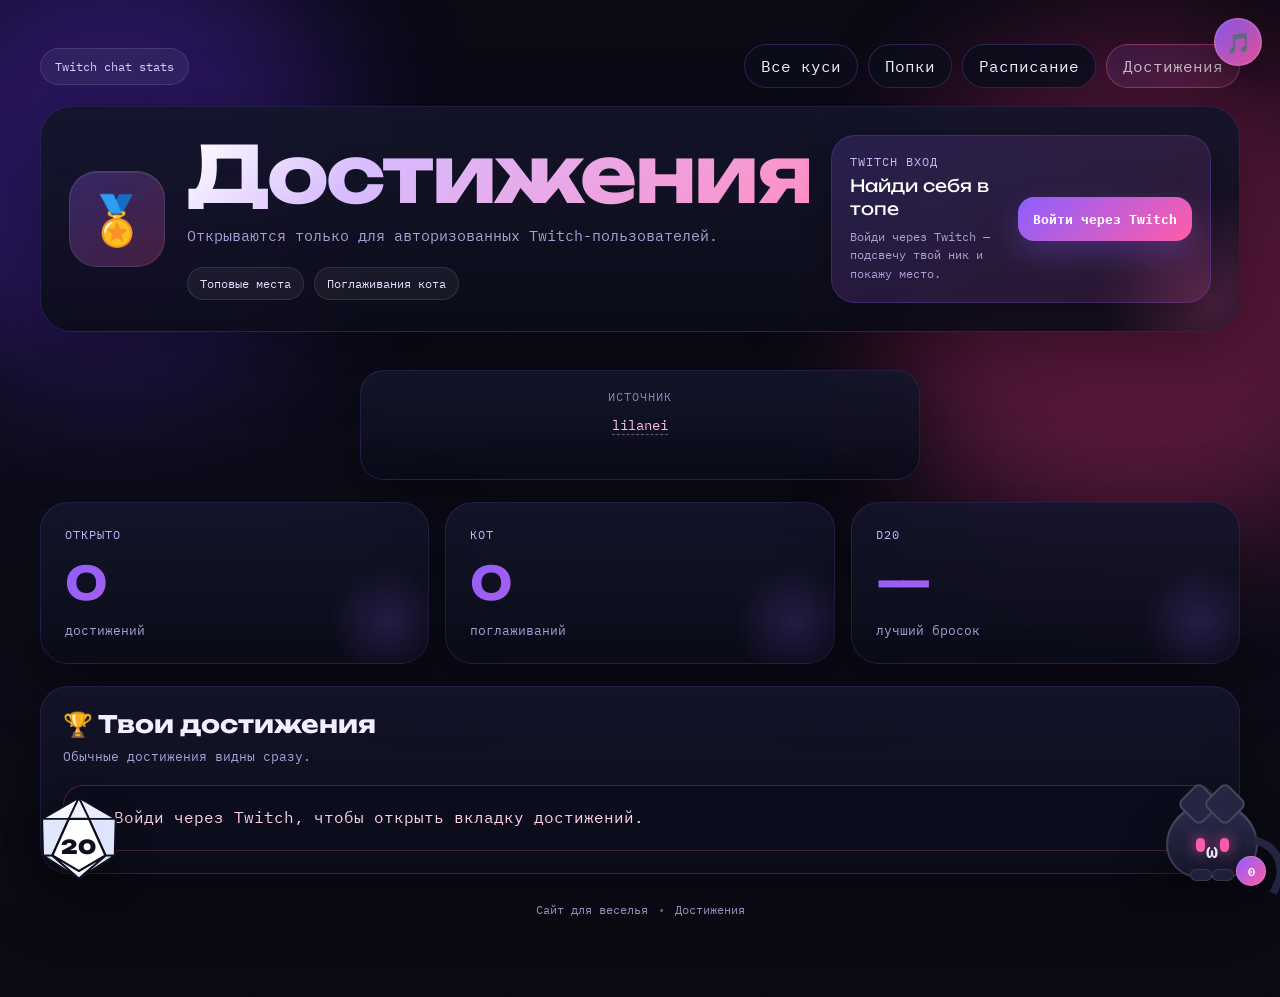
==== commit 362e6536: "Remove text about hidden achievements" ====
--- a/achievements.html
+++ b/achievements.html
@@ -83,7 +83,7 @@
       <div class="panel-head compact">
         <div>
           <h2>🏆 Твои достижения</h2>
-          <p class="panel-sub">Обычные достижения видны сразу. Скрытые появятся здесь только после выполнения.</p>
+          <p class="panel-sub">Обычные достижения видны сразу.</p>
         </div>
       </div>
       <div id="achLocked" class="locked-box">
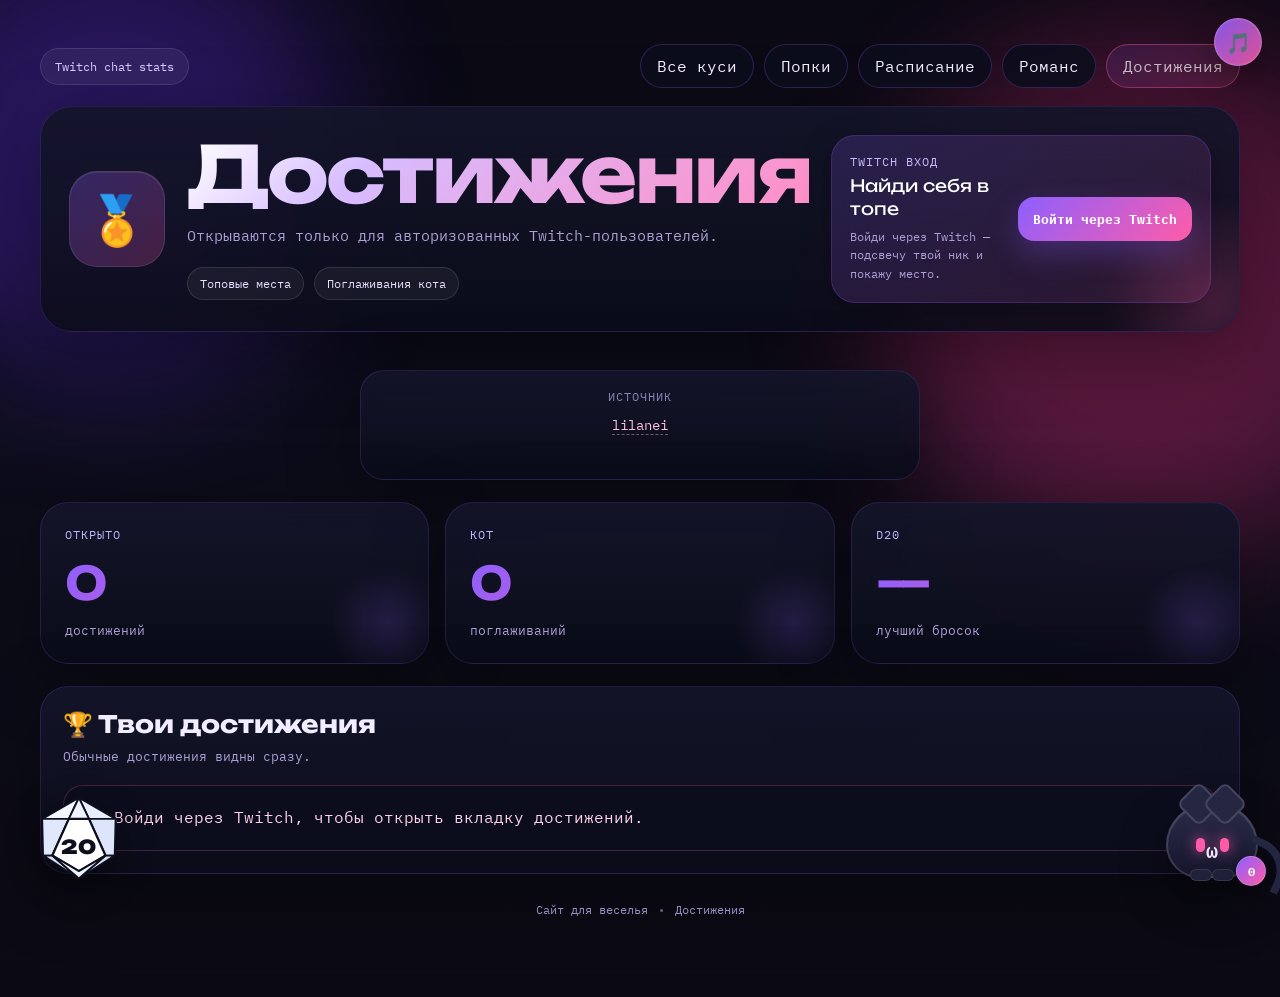
==== commit d62ee2df: "Add files via upload" ====
--- a/achievements.html
+++ b/achievements.html
@@ -25,6 +25,7 @@
           <a href="index.html">Все куси</a>
           <a href="popki.html">Попки</a>
           <a href="schedule.html">Расписание</a>
+          <a href="romance.html">Романс</a>
           <a class="active achievements-nav-link" href="achievements.html" title="Нужно войти через Twitch">Достижения</a>
         </nav>
       </div>
@@ -33,7 +34,7 @@
         <div class="hero-icon">🏅</div>
         <div class="hero-copy">
           <h1>Достижения</h1>
-          <p class="sub">Открываются только для авторизованных Twitch-пользователей. </p>
+          <p class="sub">Открываются только для авторизованных Twitch-пользователей.</p>
           <div class="hero-tags">
             <span class="tag">Топовые места</span>
             <span class="tag">Поглаживания кота</span>
--- a/style.css
+++ b/style.css
@@ -1547,3 +1547,183 @@
     top: 104px;
   }
 }
+
+/* romance page */
+.romance-wrap{max-width:1180px}
+.romance-hero-card{grid-template-columns:auto minmax(0,1fr) minmax(240px,320px)}
+.romance-heart{animation:romancePulse 2.4s ease-in-out infinite}
+@keyframes romancePulse{0%,100%{transform:scale(1)}50%{transform:scale(1.06)}}
+.romance-mini-card{
+  justify-self:end;
+  width:100%;
+  padding:18px;
+  border-radius:24px;
+  border:1px solid rgba(255,92,168,.26);
+  background:linear-gradient(135deg,rgba(255,92,168,.16),rgba(141,95,255,.14));
+  box-shadow:var(--shadow-soft);
+  position:relative;
+  z-index:2;
+}
+.romance-mini-card span{display:block;color:var(--muted-2);font-size:12px;text-transform:uppercase;letter-spacing:.08em;margin-bottom:8px}
+.romance-mini-card b{display:block;font-family:'Unbounded',sans-serif;font-size:18px;color:#fff;line-height:1.35}
+.romance-mini-card small{display:block;margin-top:8px;color:#d9cffc;line-height:1.5}
+.romance-layout{display:grid;grid-template-columns:330px minmax(0,1fr);gap:18px;align-items:start}
+.romance-profile{position:sticky;top:22px;text-align:center;overflow:hidden}
+.romance-profile h2{font-size:30px;margin-top:16px}
+.romance-profile p{color:var(--muted);line-height:1.65;margin:10px 0 0}
+.romance-character{position:relative;display:grid;place-items:center;min-height:190px}
+.romance-aura{position:absolute;width:170px;height:170px;border-radius:50%;background:radial-gradient(circle,rgba(255,92,168,.34),rgba(141,95,255,.16) 48%,transparent 70%);filter:blur(4px);animation:romanceAura 3.2s ease-in-out infinite}
+@keyframes romanceAura{0%,100%{transform:scale(.96);opacity:.78}50%{transform:scale(1.08);opacity:1}}
+.romance-avatar{position:relative;width:138px;height:138px;display:grid;place-items:center;border-radius:42px;font-size:66px;background:linear-gradient(160deg,rgba(18,20,40,.94),rgba(50,25,70,.9));border:1px solid rgba(255,255,255,.12);box-shadow:0 25px 70px rgba(0,0,0,.35), inset 0 1px 0 rgba(255,255,255,.1)}
+.romance-bars{display:grid;gap:15px;margin-top:22px;text-align:left}
+.romance-bar{padding:14px;border-radius:18px;background:rgba(255,255,255,.035);border:1px solid rgba(255,255,255,.07)}
+.bar-head{display:flex;justify-content:space-between;gap:12px;align-items:center;font-size:13px;color:#e8deff;margin-bottom:9px}
+.bar-head b{color:#ffd2e8}
+.bar-track{height:10px;border-radius:999px;background:#0b0d1c;overflow:hidden;border:1px solid rgba(255,255,255,.06)}
+.bar-track i{display:block;height:100%;width:0%;border-radius:inherit;background:linear-gradient(90deg,var(--violet),var(--pink));transition:width .25s ease}
+#trustBar{background:linear-gradient(90deg,#7ce7ff,var(--violet))}
+#chaosBar{background:linear-gradient(90deg,#ffd166,#ff5ca8)}
+.romance-actions-small{margin-top:18px}.romance-actions-small button{width:100%}
+.romance-story-panel{min-height:560px;overflow:hidden;position:relative}
+.romance-story-panel::before{content:"";position:absolute;right:-70px;top:-90px;width:260px;height:260px;border-radius:50%;background:radial-gradient(circle,rgba(255,92,168,.13),transparent 70%);pointer-events:none}
+.romance-progress{display:flex;gap:14px;align-items:center;margin-bottom:18px;color:#d8ccff;font-size:13px;font-weight:700;position:relative;z-index:1}
+.romance-progress-track{height:10px;flex:1;border-radius:999px;background:#0b0d1c;border:1px solid rgba(255,255,255,.07);overflow:hidden}
+.romance-progress-track i{display:block;height:100%;width:0%;border-radius:inherit;background:linear-gradient(90deg,var(--violet),var(--pink));transition:width .25s ease}
+.romance-scene{padding:24px;border-radius:26px;background:linear-gradient(180deg,rgba(255,255,255,.055),rgba(255,255,255,.025));border:1px solid rgba(255,255,255,.08);position:relative;z-index:1}
+.romance-scene-kicker{display:inline-flex;padding:8px 12px;border-radius:999px;background:rgba(255,92,168,.13);border:1px solid rgba(255,92,168,.22);color:#ffd1e6;font-size:12px;text-transform:uppercase;letter-spacing:.08em;margin-bottom:14px}
+.romance-scene h2{font-size:32px;line-height:1.2;margin-bottom:12px;color:#fff}
+.romance-scene p{margin:0;color:#d9cffc;font-size:16px;line-height:1.8}
+.romance-choices{display:grid;gap:12px;margin-top:18px;position:relative;z-index:1}
+.romance-choice{width:100%;display:flex;align-items:center;justify-content:space-between;gap:16px;text-align:left;padding:17px 18px;border-radius:20px;border:1px solid rgba(255,255,255,.09);background:linear-gradient(135deg,rgba(13,15,32,.95),rgba(24,18,42,.94));box-shadow:var(--shadow-soft);color:#fff}
+.romance-choice:hover{border-color:rgba(255,92,168,.42);transform:translateY(-1px)}
+.romance-choice span{line-height:1.55;font-weight:700}
+.romance-choice small{white-space:nowrap;color:#ffd4e8;font-weight:700}
+.romance-choice.primary{justify-content:center;background:linear-gradient(135deg,var(--violet),var(--pink));text-align:center}
+.romance-log{margin-top:18px;padding:16px;border-radius:20px;background:#0b0d1c;border:1px solid rgba(255,255,255,.07);color:var(--muted);display:grid;gap:8px;font-size:12px;line-height:1.55;position:relative;z-index:1}
+.romance-log b{color:#fff}.romance-log span{display:block;padding-left:12px;border-left:2px solid rgba(255,92,168,.22)}
+@media(max-width:980px){.romance-layout{grid-template-columns:1fr}.romance-profile{position:relative;top:0}.romance-hero-card{grid-template-columns:1fr}.romance-mini-card{justify-self:stretch}}
+@media(max-width:620px){.romance-choice{align-items:flex-start;flex-direction:column}.romance-choice small{white-space:normal}.romance-scene h2{font-size:25px}}
+
+
+/* lilanei romance refresh */
+.romance-hardmode .romance-mini-card{min-height:unset}
+.romance-layout-clean{grid-template-columns:340px minmax(0,1fr)}
+.romance-profile-clean{display:flex;flex-direction:column;align-items:center;text-align:center}
+.romance-profile-clean p{max-width:280px}
+.romance-character-photo{min-height:220px}
+.romance-photo-shell{
+  position:relative;
+  width: 300px;
+  height: 420px;
+  max-width: 100%;
+  border-radius:30px;
+  overflow:hidden;
+  border:1px solid rgba(255,255,255,.12);
+  background:linear-gradient(160deg,rgba(18,20,40,.94),rgba(50,25,70,.9));
+  box-shadow:0 25px 70px rgba(0,0,0,.35), inset 0 1px 0 rgba(255,255,255,.08);
+}
+.romance-photo{width:100%;height:100%;display:block;object-fit:cover}
+.romance-side-note{
+  margin-top:20px;
+  padding:14px 16px;
+  border-radius:18px;
+  background:rgba(255,255,255,.04);
+  border:1px solid rgba(255,255,255,.08);
+  color:var(--muted);
+  text-align:left;
+  line-height:1.6;
+  font-size:13px;
+}
+.romance-side-note b{display:block;margin-bottom:6px;color:#fff}
+.romance-side-note code{
+  font-family:'IBM Plex Mono',monospace;
+  font-size:12px;
+  color:#ffd6ea;
+  background:rgba(255,255,255,.06);
+  padding:2px 6px;
+  border-radius:8px;
+}
+.romance-story-panel-clean{min-height:520px}
+.romance-choices-clean{margin-top:18px}
+.romance-choice-clean{justify-content:flex-start}
+.romance-choice-clean span{font-weight:700;line-height:1.65}
+.romance-choice-clean.primary{justify-content:center}
+.romance-choice small{display:none!important}
+.romance-log{display:none!important}
+.romance-bars{display:none!important}
+@media(max-width:980px){
+  .romance-layout-clean{grid-template-columns:1fr}
+}
+
+/* free chat romance mode */
+.chat-romance-layout{grid-template-columns:340px minmax(0,1fr)}
+.chat-panel{display:flex;flex-direction:column;min-height:680px}
+.chat-topbar{display:flex;align-items:center;justify-content:space-between;gap:12px;margin-bottom:14px;color:#d9cffc;font-size:13px;font-weight:800}
+.tiny-btn{padding:10px 13px;border-radius:14px;font-size:12px}
+.chat-window{flex:1;min-height:360px;max-height:520px;overflow:auto;padding:18px;border-radius:24px;background:rgba(5,7,18,.54);border:1px solid rgba(255,255,255,.08);box-shadow:inset 0 1px 0 rgba(255,255,255,.04)}
+.chat-empty{height:100%;min-height:320px;display:grid;place-items:center;text-align:center;color:#d9cffc;line-height:1.8;padding:20px;border:1px dashed rgba(255,255,255,.13);border-radius:20px}
+.chat-bubble{max-width:78%;margin:0 0 12px;padding:13px 15px;border-radius:18px;background:rgba(255,255,255,.055);border:1px solid rgba(255,255,255,.08);box-shadow:0 8px 24px rgba(0,0,0,.18)}
+.chat-bubble span{display:block;margin-bottom:5px;font-size:11px;font-weight:900;text-transform:uppercase;letter-spacing:.08em;color:#a99ee0}
+.chat-bubble p{margin:0;color:#f3eeff;line-height:1.65;font-size:14px}
+.chat-bubble.from-user{margin-left:auto;background:linear-gradient(135deg,rgba(141,95,255,.22),rgba(255,92,168,.14));border-color:rgba(255,92,168,.2)}
+.chat-bubble.from-user span{color:#ffd1e6}
+.chat-bubble.from-lilanei{margin-right:auto;background:linear-gradient(135deg,rgba(255,255,255,.06),rgba(124,231,255,.045));border-color:rgba(124,231,255,.13)}
+.chat-topic-grid{display:grid;grid-template-columns:repeat(3,1fr);gap:10px;margin-top:14px}
+.chat-topic-grid button{padding:12px 11px;border-radius:16px;border:1px solid rgba(255,255,255,.09);background:rgba(255,255,255,.045);color:#fff;font-weight:800;line-height:1.35;cursor:pointer;transition:.18s ease}
+.chat-topic-grid button:hover{transform:translateY(-1px);border-color:rgba(255,92,168,.38);background:rgba(255,92,168,.09)}
+.chat-input-row{display:grid;grid-template-columns:minmax(0,1fr) auto;gap:12px;margin-top:14px;align-items:end}
+.chat-input-row textarea{width:100%;resize:vertical;min-height:58px;max-height:150px;padding:14px 15px;border-radius:18px;border:1px solid rgba(255,255,255,.1);background:#0b0d1c;color:#fff;font:inherit;line-height:1.45;outline:none}
+.chat-input-row textarea:focus{border-color:rgba(255,92,168,.42);box-shadow:0 0 0 4px rgba(255,92,168,.1)}
+.chat-input-row button{height:58px;padding:0 20px;border-radius:18px;border:0;background:linear-gradient(135deg,var(--violet),var(--pink));color:#fff;font-weight:900;cursor:pointer;box-shadow:var(--shadow-soft)}
+.chat-input-row button:hover{transform:translateY(-1px)}
+@media(max-width:980px){.chat-romance-layout{grid-template-columns:1fr}.chat-panel{min-height:620px}}
+@media(max-width:720px){.chat-topic-grid{grid-template-columns:1fr 1fr}.chat-input-row{grid-template-columns:1fr}.chat-input-row button{height:52px}.chat-bubble{max-width:92%}}
+@media(max-width:430px){.chat-topic-grid{grid-template-columns:1fr}}
+
+
+/* lilanei AI mode */
+.chat-status-stack{display:grid;gap:4px}
+.chat-status-stack small{color:var(--muted-2);font-size:11px;font-weight:700;line-height:1.35}
+.chat-login-hint{
+  margin:0 0 12px;
+  padding:12px 14px;
+  border-radius:16px;
+  background:rgba(255,92,168,.09);
+  border:1px solid rgba(255,92,168,.18);
+  color:#ffd6ea;
+  line-height:1.55;
+  font-size:13px;
+}
+.chat-bubble.is-system{opacity:.86}
+.chat-input-row textarea:disabled,
+.chat-input-row button:disabled,
+.chat-topic-grid button:disabled{
+  opacity:.62;
+  cursor:wait;
+  transform:none!important;
+}
+
+
+/* solo AI chat cleanup */
+.solo-ai-topbar{justify-content:flex-start}
+.from-system{margin-right:auto;background:linear-gradient(135deg,rgba(255,214,120,.08),rgba(255,255,255,.04));border-color:rgba(255,214,120,.18)}
+.from-system span{color:#ffe2a3}
+.chat-panel .tiny-btn,.chat-topic-grid,#topicButtons,#endingBtn{display:none!important}
+
+
+/* lilanei offline separator */
+.chat-offline-separator{
+  margin:18px auto;
+  padding:8px 14px;
+  width:fit-content;
+  max-width:90%;
+  text-align:center;
+  color:#bdb4df;
+  border:1px solid rgba(255,255,255,.12);
+  border-left:0;
+  border-right:0;
+  background:linear-gradient(90deg,transparent,rgba(255,255,255,.055),transparent);
+  letter-spacing:.04em;
+  font-size:12px;
+  opacity:.9;
+}
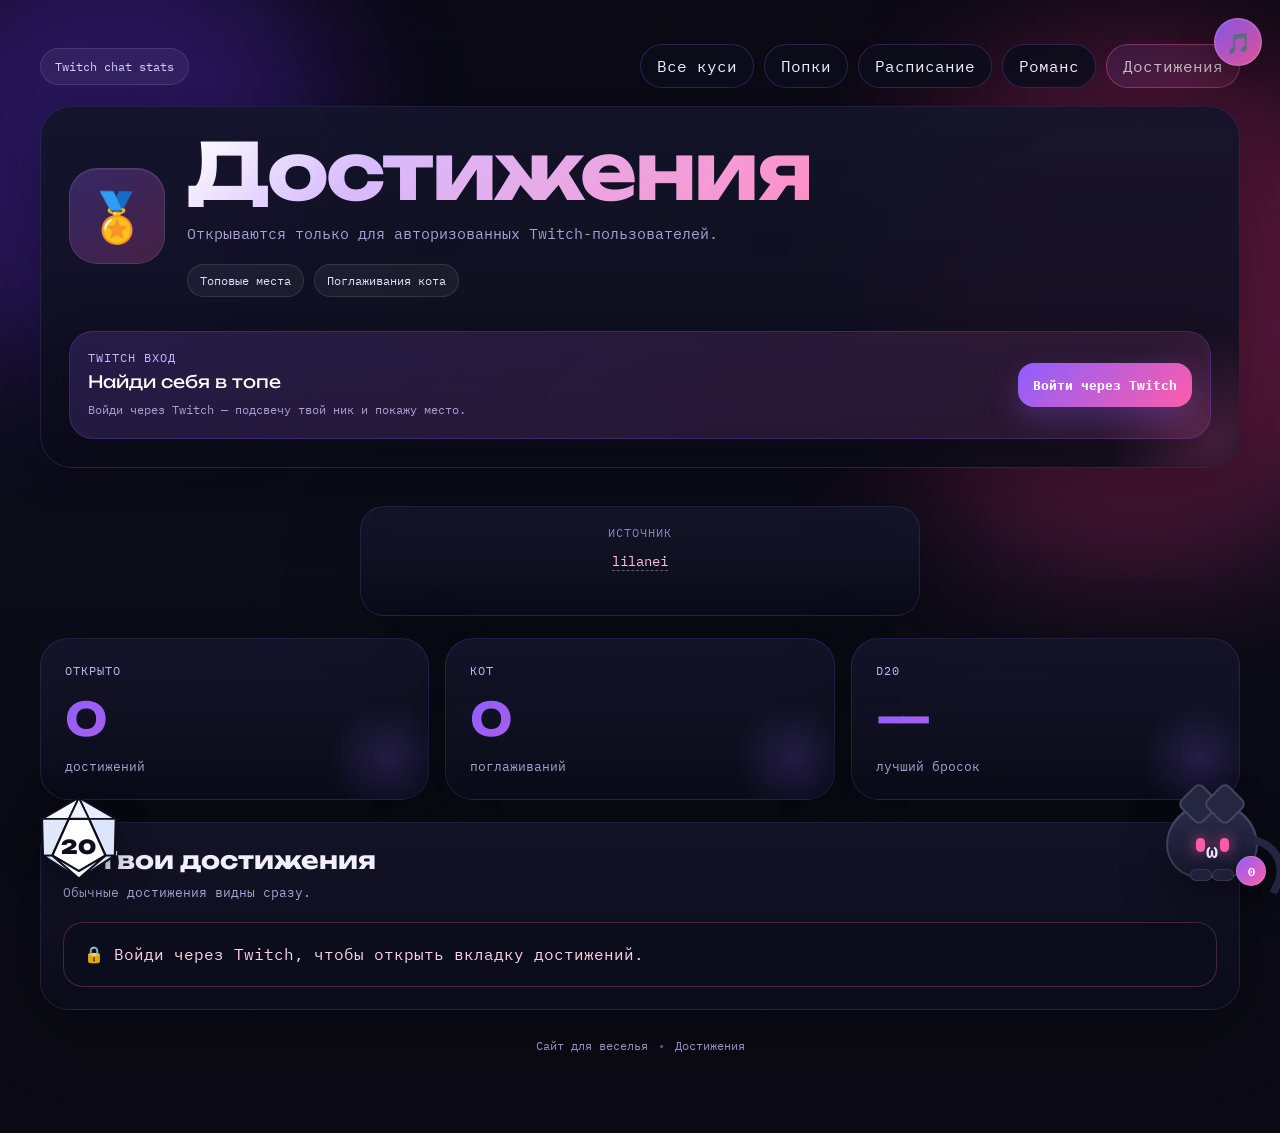
==== commit 00be4cc7: "Add files via upload" ====
--- a/achievements.html
+++ b/achievements.html
@@ -4,6 +4,10 @@
   <meta charset="utf-8" />
   <meta name="viewport" content="width=device-width, initial-scale=1" />
   <title>🏅 Достижения</title>
+  <link rel="preconnect" href="https://script.google.com">
+  <link rel="dns-prefetch" href="https://script.google.com">
+  <link rel="preconnect" href="https://script.googleusercontent.com">
+  <link rel="dns-prefetch" href="https://script.googleusercontent.com">
   <link rel="preconnect" href="https://fonts.googleapis.com">
   <link rel="preconnect" href="https://fonts.gstatic.com" crossorigin>
   <link href="https://fonts.googleapis.com/css2?family=Unbounded:wght@400;700;900&family=IBM+Plex+Mono:wght@400;500;700&display=swap" rel="stylesheet">
--- a/style.css
+++ b/style.css
@@ -1681,7 +1681,7 @@
 @media(max-width:430px){.chat-topic-grid{grid-template-columns:1fr}}
 
 
-/* lilanei AI mode */
+/* lilanei chat mode */
 .chat-status-stack{display:grid;gap:4px}
 .chat-status-stack small{color:var(--muted-2);font-size:11px;font-weight:700;line-height:1.35}
 .chat-login-hint{
@@ -1704,8 +1704,8 @@
 }
 
 
-/* solo AI chat cleanup */
-.solo-ai-topbar{justify-content:flex-start}
+/* solo chat cleanup */
+.solo-chat-topbar{justify-content:flex-start}
 .from-system{margin-right:auto;background:linear-gradient(135deg,rgba(255,214,120,.08),rgba(255,255,255,.04));border-color:rgba(255,214,120,.18)}
 .from-system span{color:#ffe2a3}
 .chat-panel .tiny-btn,.chat-topic-grid,#topicButtons,#endingBtn{display:none!important}
@@ -1727,3 +1727,828 @@
   font-size:12px;
   opacity:.9;
 }
+
+
+/* ===== Better mobile adaptation ===== */
+@media (max-width: 980px) {
+  html, body {
+    width: 100%;
+    overflow-x: hidden;
+  }
+
+  .wrap {
+    max-width: 100%;
+    padding: 16px 10px 56px;
+  }
+
+  .hero-topline {
+    align-items: stretch;
+    gap: 10px;
+  }
+
+  .eyebrow {
+    width: fit-content;
+    padding: 8px 11px;
+    font-size: 11px;
+  }
+
+  .nav {
+    width: 100%;
+    justify-content: flex-start;
+    flex-wrap: nowrap;
+    overflow-x: auto;
+    gap: 8px;
+    padding: 2px 2px 10px;
+    -webkit-overflow-scrolling: touch;
+    scrollbar-width: thin;
+  }
+
+  .nav a {
+    flex: 0 0 auto;
+    white-space: nowrap;
+    padding: 9px 12px;
+    font-size: 12px;
+  }
+
+  .hero-card {
+    grid-template-columns: 1fr !important;
+    gap: 14px;
+    padding: 18px;
+    border-radius: 24px;
+  }
+
+  .hero-icon {
+    width: 64px;
+    height: 64px;
+    font-size: 32px;
+    border-radius: 20px;
+  }
+
+  h1 {
+    font-size: clamp(32px, 12vw, 54px);
+    line-height: 1;
+  }
+
+  h2 {
+    font-size: 22px;
+  }
+
+  .sub {
+    font-size: 13px;
+    line-height: 1.55;
+  }
+
+  .tag {
+    padding: 7px 9px;
+    font-size: 11px;
+  }
+
+  .meta-grid,
+  .stats {
+    display: grid;
+    grid-template-columns: 1fr !important;
+    gap: 10px;
+  }
+
+  .auth-panel {
+    flex-direction: column;
+    align-items: stretch;
+    padding: 14px;
+  }
+
+  .auth-actions {
+    justify-content: stretch;
+  }
+
+  .auth-actions button,
+  button,
+  select,
+  input,
+  textarea {
+    max-width: 100%;
+  }
+
+  .panel,
+  .card,
+  .stat,
+  .meta-card {
+    border-radius: 20px;
+  }
+
+  .leader,
+  .card-head {
+    gap: 8px;
+  }
+
+  .leader-left,
+  .hero-copy,
+  .meta-value,
+  .command,
+  .bot,
+  .name,
+  .chooser {
+    min-width: 0;
+    overflow-wrap: anywhere;
+    word-break: break-word;
+  }
+
+  .music-toggle {
+    top: 10px;
+    right: 10px;
+    width: 42px;
+    height: 42px;
+    z-index: 30;
+  }
+
+  .d20-widget {
+    left: 10px;
+    bottom: 10px;
+    transform: scale(.86);
+    transform-origin: left bottom;
+  }
+
+  .cat-widget {
+    right: 10px;
+    bottom: 10px;
+    transform: scale(.86);
+    transform-origin: right bottom;
+  }
+}
+
+@media (max-width: 920px) {
+  .romance-layout,
+  .romance-layout-clean,
+  .chat-romance-layout {
+    grid-template-columns: 1fr !important;
+    gap: 14px;
+  }
+
+  .romance-profile,
+  .chat-profile,
+  .chat-panel {
+    width: 100%;
+    min-width: 0 !important;
+  }
+
+  .romance-profile {
+    padding: 16px;
+  }
+
+  .romance-character-photo,
+  .romance-photo-shell {
+    margin-left: auto;
+    margin-right: auto;
+  }
+
+  .romance-photo-shell {
+    width: min(100%, 340px) !important;
+    height: 440px !important;
+  }
+
+  .romance-photo {
+    width: 100%;
+    height: 100%;
+    object-fit: contain;
+  }
+
+  .chat-window {
+    min-height: 360px;
+    max-height: 58vh;
+    overflow-y: auto;
+  }
+
+  .chat-bubble {
+    max-width: 92%;
+  }
+
+  .chat-input-row {
+    display: grid !important;
+    grid-template-columns: 1fr;
+    gap: 10px;
+  }
+
+  .chat-input-row textarea {
+    width: 100%;
+    min-height: 92px;
+    font-size: 16px;
+  }
+
+  .chat-input-row button {
+    width: 100%;
+    min-height: 44px;
+  }
+
+  .schedule-shell,
+  .schedule-layout,
+  .schedule-phone-wrap {
+    grid-template-columns: 1fr !important;
+    max-width: 100%;
+  }
+
+  .schedule-phone {
+    width: min(100%, 390px);
+    margin-inline: auto;
+  }
+
+  .schedule-girl-art,
+  .schedule-raccoon-art {
+    max-width: 100%;
+  }
+}
+
+@media (max-width: 560px) {
+  .wrap {
+    padding-left: 8px;
+    padding-right: 8px;
+  }
+
+  .hero-card,
+  .panel {
+    padding: 14px;
+    border-radius: 20px;
+  }
+
+  .romance-photo-shell {
+    width: min(100%, 310px) !important;
+    height: 400px !important;
+  }
+
+  .chat-window {
+    min-height: 330px;
+    max-height: 56vh;
+  }
+
+  .chat-bubble {
+    max-width: 96%;
+    padding: 11px 12px;
+  }
+
+  .chat-bubble p {
+    font-size: 13px;
+    line-height: 1.55;
+  }
+
+  .item-line {
+    display: block;
+  }
+
+  .leader {
+    align-items: flex-start;
+  }
+
+  .count,
+  .card-count {
+    flex-shrink: 0;
+  }
+
+  .achievement-card {
+    grid-template-columns: auto 1fr;
+    padding: 13px;
+  }
+
+  .achievement-icon {
+    width: 42px;
+    height: 42px;
+    font-size: 24px;
+  }
+}
+
+
+
+@media (min-width: 981px) {
+  .schedule-hero-card .hero-auth,
+  .romance-hero-card .hero-auth {
+    justify-self: end;
+  }
+}
+
+@media (max-width: 980px) {
+  .hero-auth {
+    justify-self: stretch;
+    width: 100%;
+  }
+
+  .hero-auth .auth-actions {
+    display: grid;
+    grid-template-columns: 1fr;
+  }
+
+  .hero-auth button {
+    width: 100%;
+  }
+}
+
+/* ===== Final responsive fixes + Twitch auth block ===== */
+
+.hero-auth {
+  grid-column: 1 / -1;
+  width: 100%;
+  max-width: none;
+  justify-self: stretch;
+  margin-top: 12px;
+}
+
+.hero-auth .auth-left {
+  min-width: 0;
+}
+
+.hero-auth .auth-title,
+.hero-auth .auth-sub {
+  overflow-wrap: anywhere;
+  word-break: break-word;
+}
+
+.hero-auth .auth-actions {
+  display: flex;
+  align-items: center;
+  justify-content: flex-end;
+  gap: 10px;
+  flex-wrap: wrap;
+}
+
+.hero-auth button {
+  min-width: 120px;
+}
+
+.schedule-hero-card .hero-auth,
+.romance-hero-card .hero-auth {
+  grid-column: 1 / -1;
+  width: 100%;
+  max-width: none;
+  justify-self: stretch;
+}
+
+/* Mobile/tablet general layout */
+@media (max-width: 980px) {
+  html,
+  body {
+    width: 100%;
+    max-width: 100%;
+    overflow-x: hidden;
+  }
+
+  .wrap {
+    width: 100%;
+    max-width: 100%;
+    padding: 16px 10px 56px;
+  }
+
+  .hero-topline {
+    align-items: stretch;
+    gap: 10px;
+  }
+
+  .eyebrow {
+    width: fit-content;
+    padding: 8px 11px;
+    font-size: 11px;
+  }
+
+  .nav {
+    width: 100%;
+    display: flex;
+    justify-content: flex-start;
+    flex-wrap: nowrap;
+    overflow-x: auto;
+    gap: 8px;
+    padding: 2px 2px 10px;
+    -webkit-overflow-scrolling: touch;
+    scrollbar-width: thin;
+  }
+
+  .nav a {
+    flex: 0 0 auto;
+    white-space: nowrap;
+    padding: 9px 12px;
+    font-size: 12px;
+  }
+
+  .hero-card {
+    grid-template-columns: 1fr !important;
+    gap: 14px;
+    padding: 18px;
+    border-radius: 24px;
+  }
+
+  .hero-icon {
+    width: 64px;
+    height: 64px;
+    font-size: 32px;
+    border-radius: 20px;
+  }
+
+  h1 {
+    font-size: clamp(32px, 12vw, 54px);
+    line-height: 1;
+  }
+
+  h2 {
+    font-size: 22px;
+  }
+
+  .sub {
+    font-size: 13px;
+    line-height: 1.55;
+  }
+
+  .tag {
+    padding: 7px 9px;
+    font-size: 11px;
+  }
+
+  .meta-grid,
+  .stats {
+    display: grid;
+    grid-template-columns: 1fr !important;
+    gap: 10px;
+  }
+
+  .auth-panel,
+  .hero-auth {
+    width: 100%;
+    max-width: 100%;
+    justify-self: stretch;
+    flex-direction: column;
+    align-items: stretch;
+    padding: 14px;
+  }
+
+  .auth-actions,
+  .hero-auth .auth-actions {
+    display: grid;
+    grid-template-columns: 1fr;
+    width: 100%;
+    justify-content: stretch;
+  }
+
+  .auth-actions button,
+  .hero-auth button {
+    width: 100%;
+    min-width: 0;
+    min-height: 44px;
+  }
+
+  button,
+  select,
+  input,
+  textarea {
+    max-width: 100%;
+  }
+
+  .panel,
+  .card,
+  .stat,
+  .meta-card {
+    border-radius: 20px;
+  }
+
+  .leader,
+  .card-head {
+    gap: 8px;
+  }
+
+  .leader-left,
+  .hero-copy,
+  .meta-value,
+  .command,
+  .bot,
+  .name,
+  .chooser {
+    min-width: 0;
+    overflow-wrap: anywhere;
+    word-break: break-word;
+  }
+
+  .music-toggle {
+    top: 10px;
+    right: 10px;
+    width: 42px;
+    height: 42px;
+    z-index: 30;
+  }
+
+  .d20-widget {
+    left: 10px;
+    bottom: 10px;
+    transform: scale(.86);
+    transform-origin: left bottom;
+  }
+
+  .cat-widget {
+    right: 10px;
+    bottom: 10px;
+    transform: scale(.86);
+    transform-origin: right bottom;
+  }
+}
+
+/* Romance / chat mobile */
+@media (max-width: 920px) {
+  .romance-layout,
+  .romance-layout-clean,
+  .chat-romance-layout {
+    grid-template-columns: 1fr !important;
+    gap: 14px;
+  }
+
+  .romance-profile,
+  .chat-profile,
+  .chat-panel {
+    width: 100%;
+    min-width: 0 !important;
+  }
+
+  .romance-profile {
+    padding: 16px;
+  }
+
+  .romance-character-photo,
+  .romance-photo-shell {
+    margin-left: auto;
+    margin-right: auto;
+  }
+
+  .romance-photo-shell {
+    width: min(100%, 340px) !important;
+    height: 440px !important;
+  }
+
+  .romance-photo {
+    width: 100%;
+    height: 100%;
+    object-fit: contain;
+  }
+
+  .chat-window {
+    min-height: 360px;
+    max-height: 58vh;
+    overflow-y: auto;
+  }
+
+  .chat-bubble {
+    max-width: 92%;
+  }
+
+  .chat-input-row {
+    display: grid !important;
+    grid-template-columns: 1fr;
+    gap: 10px;
+  }
+
+  .chat-input-row textarea {
+    width: 100%;
+    min-height: 92px;
+    font-size: 16px;
+  }
+
+  .chat-input-row button {
+    width: 100%;
+    min-height: 44px;
+  }
+}
+
+/* Schedule mobile */
+@media (max-width: 920px) {
+  .schedule-shell,
+  .schedule-layout,
+  .schedule-phone-wrap {
+    grid-template-columns: 1fr !important;
+    max-width: 100%;
+  }
+
+  .schedule-phone {
+    width: min(100%, 390px);
+    margin-inline: auto;
+  }
+
+  .schedule-girl-art,
+  .schedule-raccoon-art {
+    max-width: 100%;
+  }
+}
+
+/* Small phones */
+@media (max-width: 560px) {
+  .wrap {
+    padding-left: 8px;
+    padding-right: 8px;
+  }
+
+  .hero-card,
+  .panel {
+    padding: 14px;
+    border-radius: 20px;
+  }
+
+  .romance-photo-shell {
+    width: min(100%, 310px) !important;
+    height: 400px !important;
+  }
+
+  .chat-window {
+    min-height: 330px;
+    max-height: 56vh;
+  }
+
+  .chat-bubble {
+    max-width: 96%;
+    padding: 11px 12px;
+  }
+
+  .chat-bubble p {
+    font-size: 13px;
+    line-height: 1.55;
+  }
+
+  .item-line {
+    display: block;
+  }
+
+  .leader {
+    align-items: flex-start;
+  }
+
+  .count,
+  .card-count {
+    flex-shrink: 0;
+  }
+
+  .achievement-card {
+    grid-template-columns: auto 1fr;
+    padding: 13px;
+  }
+
+  .achievement-icon {
+    width: 42px;
+    height: 42px;
+    font-size: 24px;
+  }
+}
+
+
+
+/* ===== Hard override achievements css ===== */
+.achievements-grid {
+  display: grid !important;
+  grid-template-columns: repeat(auto-fit, minmax(230px, 1fr));
+  gap: 14px;
+  width: 100%;
+}
+
+.achievement-card {
+  display: grid !important;
+  grid-template-columns: auto 1fr;
+  gap: 12px;
+  align-items: start;
+  min-width: 0;
+  padding: 16px;
+  border-radius: 20px;
+  border: 1px solid rgba(255,255,255,.12);
+  background: rgba(255,255,255,.055);
+}
+
+.achievement-card.unlocked {
+  opacity: 1 !important;
+  filter: none !important;
+  border-color: rgba(168, 92, 255, .55) !important;
+  background: linear-gradient(135deg, rgba(168,92,255,.18), rgba(255,255,255,.055)) !important;
+}
+
+.achievement-card.locked {
+  opacity: .48;
+  filter: grayscale(.35);
+}
+
+.achievement-icon {
+  display: grid;
+  place-items: center;
+  width: 46px;
+  height: 46px;
+  border-radius: 16px;
+  background: rgba(255,255,255,.09);
+  font-size: 25px;
+}
+
+.achievement-title,
+.achievement-desc,
+.achievement-state {
+  min-width: 0;
+  overflow-wrap: anywhere;
+}
+
+.achievement-title {
+  font-weight: 900;
+}
+
+.achievement-desc,
+.achievement-state {
+  margin-top: 5px;
+  color: rgba(255,255,255,.68);
+  font-size: 12px;
+  line-height: 1.5;
+}
+
+.achievement-card.unlocked .achievement-state {
+  color: rgba(255,255,255,.92);
+}
+
+@media (max-width: 560px) {
+  .achievements-grid {
+    grid-template-columns: 1fr;
+  }
+
+  .achievement-card {
+    padding: 13px;
+  }
+}
+
+
+.debug-box {
+  margin: 12px 0;
+  padding: 12px 14px;
+  border: 1px solid rgba(255,255,255,.14);
+  border-radius: 16px;
+  background: rgba(0,0,0,.22);
+  color: rgba(255,255,255,.86);
+  font-size: 12px;
+  line-height: 1.6;
+  overflow-wrap: anywhere;
+}
+
+
+/* ===== Final JSONP achievements css ===== */
+.debug-box {
+  margin: 12px 0;
+  padding: 12px 14px;
+  border: 1px solid rgba(255,255,255,.14);
+  border-radius: 16px;
+  background: rgba(0,0,0,.22);
+  color: rgba(255,255,255,.86);
+  font-size: 12px;
+  line-height: 1.6;
+  overflow-wrap: anywhere;
+}
+
+.achievements-grid {
+  display: grid !important;
+  grid-template-columns: repeat(auto-fit, minmax(230px, 1fr));
+  gap: 14px;
+  width: 100%;
+}
+
+.achievement-card {
+  display: grid !important;
+  grid-template-columns: auto 1fr;
+  gap: 12px;
+  align-items: start;
+  min-width: 0;
+  padding: 16px;
+  border-radius: 20px;
+  border: 1px solid rgba(255,255,255,.12);
+  background: rgba(255,255,255,.055);
+}
+
+.achievement-card.unlocked {
+  opacity: 1 !important;
+  filter: none !important;
+  border-color: rgba(168, 92, 255, .55) !important;
+  background: linear-gradient(135deg, rgba(168,92,255,.18), rgba(255,255,255,.055)) !important;
+}
+
+.achievement-card.locked {
+  opacity: .48;
+  filter: grayscale(.35);
+}
+
+.achievement-icon {
+  display: grid;
+  place-items: center;
+  width: 46px;
+  height: 46px;
+  border-radius: 16px;
+  background: rgba(255,255,255,.09);
+  font-size: 25px;
+}
+
+.achievement-title,
+.achievement-desc,
+.achievement-state {
+  min-width: 0;
+  overflow-wrap: anywhere;
+}
+
+.achievement-title {
+  font-weight: 900;
+}
+
+.achievement-desc,
+.achievement-state {
+  margin-top: 5px;
+  color: rgba(255,255,255,.68);
+  font-size: 12px;
+  line-height: 1.5;
+}
+
+.achievement-card.unlocked .achievement-state {
+  color: rgba(255,255,255,.92);
+}
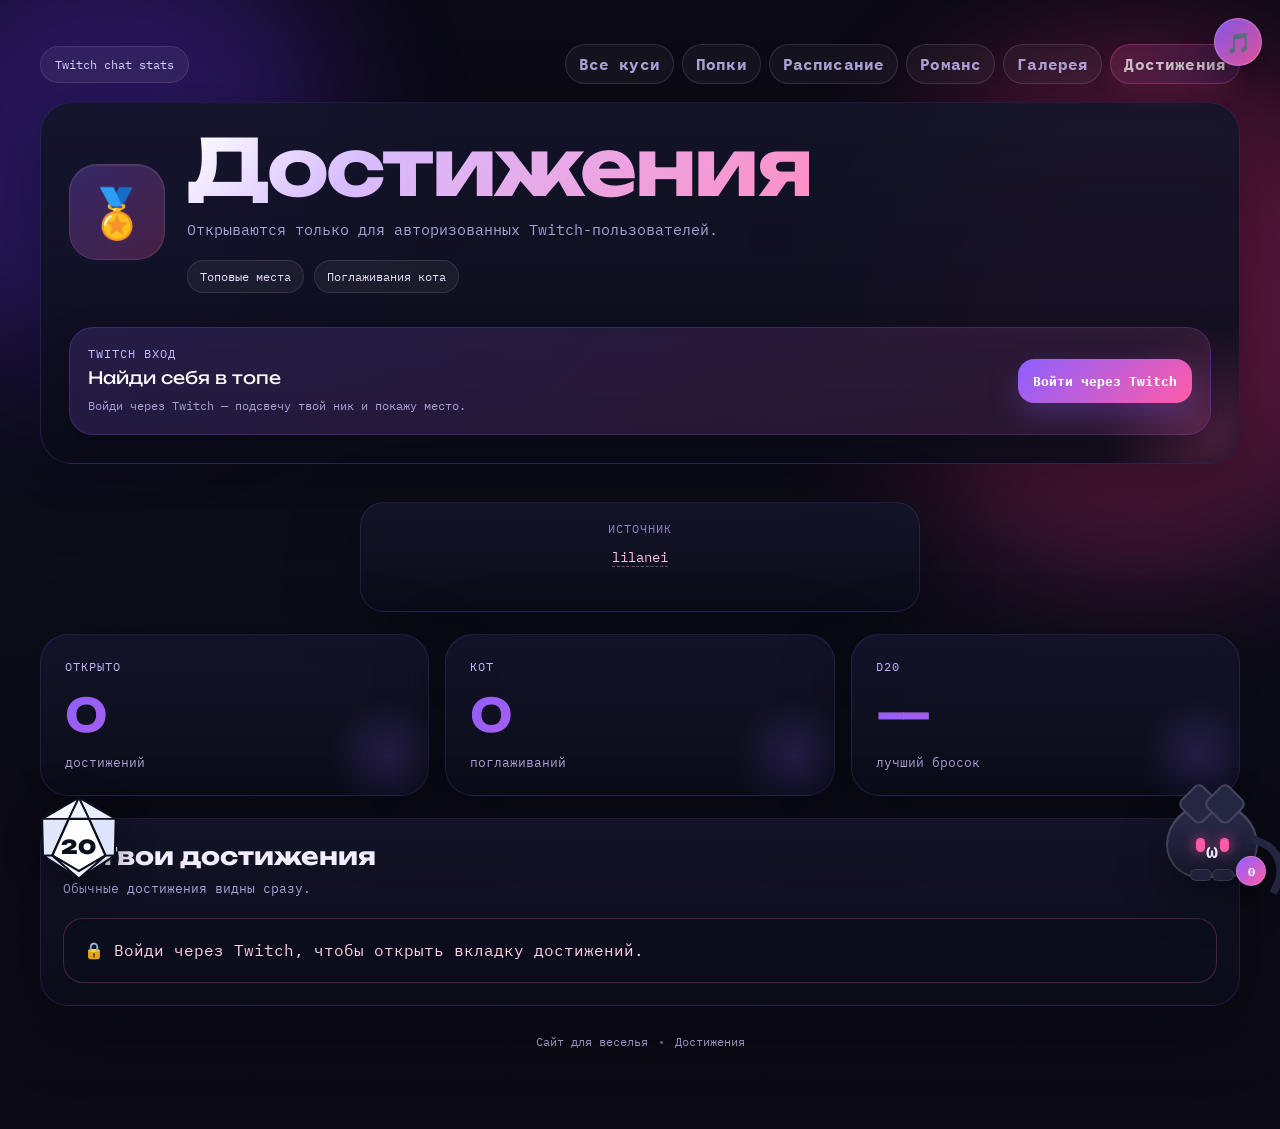
==== commit a8d170dd: "Add files via upload" ====
--- a/achievements.html
+++ b/achievements.html
@@ -25,11 +25,12 @@
     <header class="hero">
       <div class="hero-topline">
         <span class="eyebrow">Twitch chat stats</span>
-        <nav class="nav" aria-label="Навигация по сайту">
+        <nav class="nav site-nav" aria-label="Навигация по сайту">
           <a href="index.html">Все куси</a>
           <a href="popki.html">Попки</a>
           <a href="schedule.html">Расписание</a>
           <a href="romance.html">Романс</a>
+          <a href="gallery.html">Галерея</a>
           <a class="active achievements-nav-link" href="achievements.html" title="Нужно войти через Twitch">Достижения</a>
         </nav>
       </div>
@@ -142,6 +143,6 @@
   </div>
   <audio id="catPurrSound" src="assets/purr.mp3" preload="auto"></audio>
 
-  <script src="script.js"></script>
+  <script src="script.js?v=1781295503"></script>
 </body>
 </html>
--- a/style.css
+++ b/style.css
@@ -2552,3 +2552,404 @@
 .achievement-card.unlocked .achievement-state {
   color: rgba(255,255,255,.92);
 }
+
+
+/* ===== Gallery page ===== */
+.gallery-page .hero-card{
+  grid-template-columns:auto minmax(0,1fr) minmax(300px,380px);
+}
+
+.gallery-upload-panel,
+.gallery-list-panel{
+  margin-top:22px;
+  border-radius:28px;
+  padding:24px;
+}
+
+.gallery-upload-form{
+  display:grid;
+  grid-template-columns:minmax(260px,1fr) minmax(220px,340px) auto;
+  gap:14px;
+  align-items:end;
+}
+
+.gallery-file-drop{
+  min-height:116px;
+  border:1px dashed rgba(255,255,255,.22);
+  background:rgba(255,255,255,.045);
+  border-radius:22px;
+  padding:18px;
+  cursor:pointer;
+  display:grid;
+  gap:6px;
+  align-content:center;
+  transition:.18s ease;
+}
+
+.gallery-file-drop:hover{
+  border-color:rgba(255,92,168,.55);
+  background:rgba(255,92,168,.08);
+}
+
+.gallery-file-drop input{
+  display:none;
+}
+
+.gallery-file-icon{
+  width:38px;
+  height:38px;
+  display:grid;
+  place-items:center;
+  border-radius:14px;
+  background:linear-gradient(135deg,var(--pink),var(--violet));
+  font-size:24px;
+  box-shadow:0 12px 26px rgba(255,92,168,.2);
+}
+
+.gallery-file-drop b{
+  color:var(--text);
+  overflow:hidden;
+  text-overflow:ellipsis;
+  white-space:nowrap;
+}
+
+.gallery-file-drop small,
+.gallery-caption-label span,
+.gallery-status,
+.gallery-meta,
+.gallery-admin-status{
+  color:var(--muted);
+}
+
+.gallery-caption-label{
+  display:grid;
+  gap:8px;
+}
+
+.gallery-caption-label input{
+  width:100%;
+  border:1px solid rgba(255,255,255,.14);
+  background:rgba(5,6,14,.55);
+  color:var(--text);
+  border-radius:16px;
+  padding:14px 15px;
+  outline:none;
+  font:inherit;
+}
+
+.gallery-caption-label input:focus{
+  border-color:rgba(124,231,255,.5);
+  box-shadow:0 0 0 4px rgba(124,231,255,.08);
+}
+
+.gallery-status{
+  min-height:22px;
+  margin:14px 0 0;
+}
+
+.gallery-status.error{
+  color:#ff8aa8;
+}
+
+.gallery-grid{
+  display:grid;
+  grid-template-columns:repeat(auto-fill,minmax(220px,1fr));
+  gap:16px;
+  margin-top:18px;
+}
+
+.gallery-card{
+  overflow:hidden;
+  border:1px solid rgba(141,95,255,.18);
+  border-radius:24px;
+  background:linear-gradient(180deg,rgba(20,21,42,.92),rgba(11,12,25,.9));
+  box-shadow:var(--shadow-soft);
+}
+
+.gallery-card.not-approved{
+  outline:1px solid rgba(255,190,90,.45);
+}
+
+.gallery-image-wrap{
+  display:block;
+  width:100%;
+  height:210px;
+  border:0;
+  padding:0;
+  cursor:zoom-in;
+  background:rgba(255,255,255,.04);
+  overflow:hidden;
+}
+
+.gallery-image-wrap img{
+  width:100%;
+  height:100%;
+  object-fit:cover;
+  display:block;
+  transition:transform .2s ease;
+}
+
+.gallery-image-wrap:hover img{
+  transform:scale(1.04);
+}
+
+.gallery-card-body{
+  padding:15px;
+}
+
+.gallery-card-body h3{
+  margin:0 0 8px;
+  font-family:'Unbounded',sans-serif;
+  font-size:15px;
+  line-height:1.25;
+}
+
+.gallery-meta{
+  margin:0;
+  font-size:12px;
+}
+
+.gallery-admin-status{
+  margin-top:12px;
+  font-size:11px;
+}
+
+.gallery-admin-actions{
+  display:flex;
+  flex-wrap:wrap;
+  gap:8px;
+  margin-top:12px;
+}
+
+.btn.tiny{
+  min-height:auto;
+  padding:8px 10px;
+  border-radius:12px;
+  font-size:12px;
+}
+
+.btn.danger{
+  border:1px solid rgba(255,92,120,.36);
+  background:rgba(255,92,120,.12);
+  color:#ffd2dc;
+}
+
+.gallery-lightbox{
+  position:fixed;
+  inset:0;
+  z-index:50;
+  display:grid;
+  place-items:center;
+  padding:26px;
+  background:rgba(3,4,12,.82);
+  backdrop-filter:blur(10px);
+}
+
+.gallery-lightbox[hidden]{
+  display:none;
+}
+
+.gallery-lightbox img{
+  max-width:min(1100px,96vw);
+  max-height:88vh;
+  border-radius:22px;
+  box-shadow:0 24px 100px rgba(0,0,0,.55);
+}
+
+.gallery-lightbox-close{
+  position:fixed;
+  right:22px;
+  top:18px;
+  width:46px;
+  height:46px;
+  border-radius:50%;
+  border:1px solid rgba(255,255,255,.18);
+  background:rgba(20,21,42,.86);
+  color:var(--text);
+  font-size:30px;
+  cursor:pointer;
+}
+
+@media (max-width:900px){
+  .gallery-upload-form{
+    grid-template-columns:1fr;
+  }
+  .gallery-page .hero-card{
+    grid-template-columns:1fr;
+  }
+}
+
+
+/* ===== Deploy polish: shared nav and upload drawer ===== */
+.site-nav{
+  display:flex;
+  flex-wrap:wrap;
+  gap:8px;
+  align-items:center;
+  justify-content:center;
+}
+
+.site-nav a{
+  min-height:38px;
+  display:inline-flex;
+  align-items:center;
+  justify-content:center;
+  padding:9px 13px;
+  border-radius:999px;
+  border:1px solid rgba(255,255,255,.12);
+  background:rgba(255,255,255,.045);
+  color:var(--muted);
+  text-decoration:none;
+  font-weight:700;
+  letter-spacing:.01em;
+  transition:transform .16s ease, border-color .16s ease, background .16s ease, color .16s ease;
+}
+
+.site-nav a:hover{
+  transform:translateY(-1px);
+  border-color:rgba(124,231,255,.34);
+  background:rgba(124,231,255,.075);
+  color:var(--text);
+}
+
+.site-nav a.active{
+  color:white;
+  border-color:rgba(255,92,168,.42);
+  background:linear-gradient(135deg,rgba(255,92,168,.24),rgba(141,95,255,.18));
+  box-shadow:0 12px 26px rgba(255,92,168,.11);
+}
+
+.gallery-toolbar{
+  display:flex;
+  justify-content:flex-end;
+  align-items:center;
+  margin:18px 0 -4px;
+}
+
+.gallery-open-upload[hidden]{
+  display:none !important;
+}
+
+.gallery-upload-drawer{
+  position:fixed;
+  inset:0;
+  z-index:60;
+  display:block;
+}
+
+.gallery-upload-drawer[hidden]{
+  display:none;
+}
+
+.gallery-drawer-backdrop{
+  position:absolute;
+  inset:0;
+  background:rgba(3,4,12,.68);
+  backdrop-filter:blur(8px);
+  animation:galleryFadeIn .18s ease both;
+}
+
+.gallery-drawer-panel{
+  position:absolute;
+  top:0;
+  right:0;
+  width:min(460px,92vw);
+  height:100%;
+  overflow:auto;
+  padding:24px;
+  border-left:1px solid rgba(255,255,255,.14);
+  background:
+    radial-gradient(circle at 20% 0%,rgba(255,92,168,.18),transparent 38%),
+    linear-gradient(180deg,rgba(20,21,42,.98),rgba(8,9,20,.98));
+  box-shadow:-30px 0 90px rgba(0,0,0,.45);
+  animation:gallerySlideIn .2s ease both;
+}
+
+.gallery-drawer-head{
+  display:flex;
+  align-items:flex-start;
+  justify-content:space-between;
+  gap:18px;
+  margin-bottom:18px;
+}
+
+.gallery-drawer-head h2{
+  margin:.2rem 0 .4rem;
+  font-family:'Unbounded',sans-serif;
+}
+
+.gallery-drawer-close{
+  width:42px;
+  height:42px;
+  flex:0 0 auto;
+  display:grid;
+  place-items:center;
+  border-radius:50%;
+  border:1px solid rgba(255,255,255,.16);
+  background:rgba(255,255,255,.06);
+  color:var(--text);
+  font-size:28px;
+  line-height:1;
+  cursor:pointer;
+}
+
+.gallery-drawer-close:hover{
+  background:rgba(255,92,168,.16);
+  border-color:rgba(255,92,168,.36);
+}
+
+.drawer-form{
+  display:grid;
+  grid-template-columns:1fr;
+  gap:14px;
+  align-items:stretch;
+}
+
+.drawer-form .gallery-file-drop{
+  min-height:150px;
+}
+
+body.gallery-drawer-open{
+  overflow:hidden;
+}
+
+@keyframes gallerySlideIn{
+  from{ transform:translateX(24px); opacity:.5; }
+  to{ transform:translateX(0); opacity:1; }
+}
+
+@keyframes galleryFadeIn{
+  from{ opacity:0; }
+  to{ opacity:1; }
+}
+
+@media (max-width:720px){
+  .site-nav{
+    justify-content:flex-start;
+    overflow-x:auto;
+    flex-wrap:nowrap;
+    padding-bottom:4px;
+    scrollbar-width:none;
+  }
+
+  .site-nav::-webkit-scrollbar{
+    display:none;
+  }
+
+  .site-nav a{
+    white-space:nowrap;
+  }
+
+  .gallery-toolbar{
+    justify-content:stretch;
+  }
+
+  .gallery-open-upload{
+    width:100%;
+  }
+
+  .gallery-drawer-panel{
+    width:100vw;
+    padding:20px;
+  }
+}
